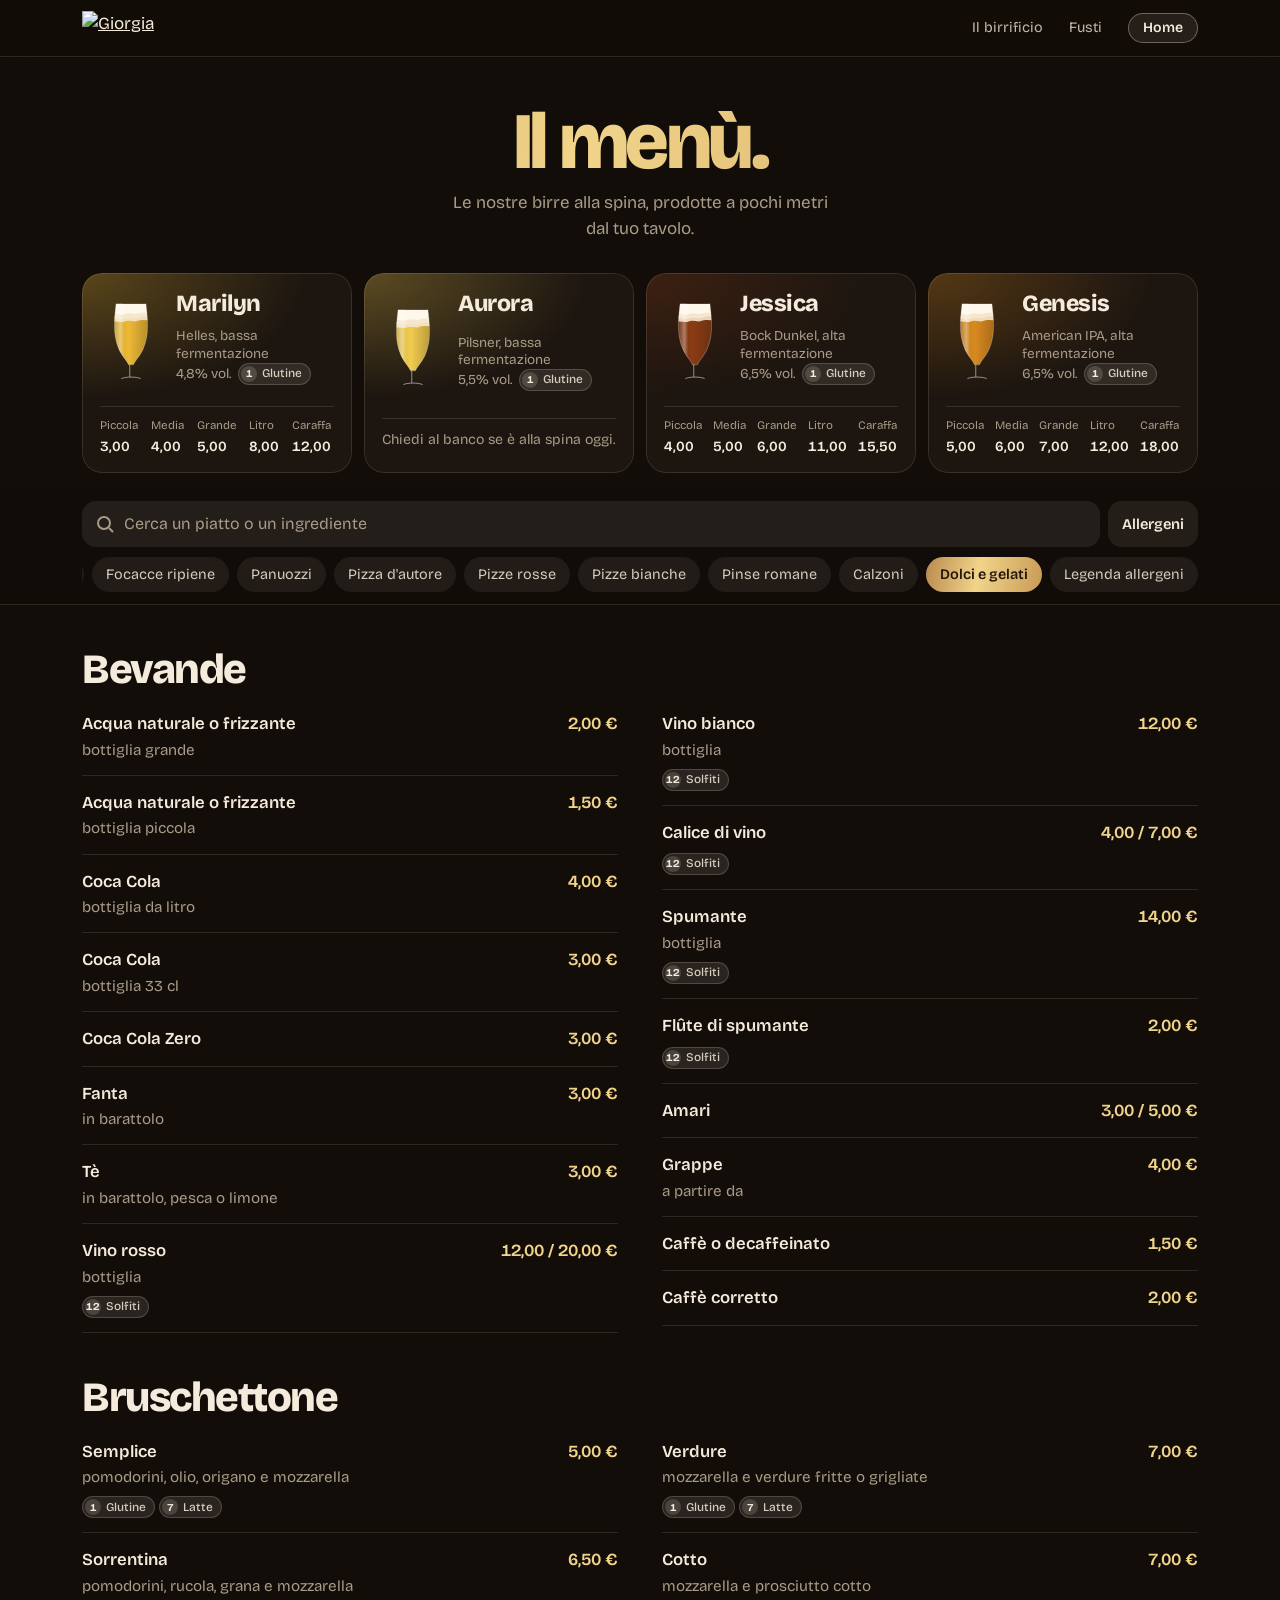
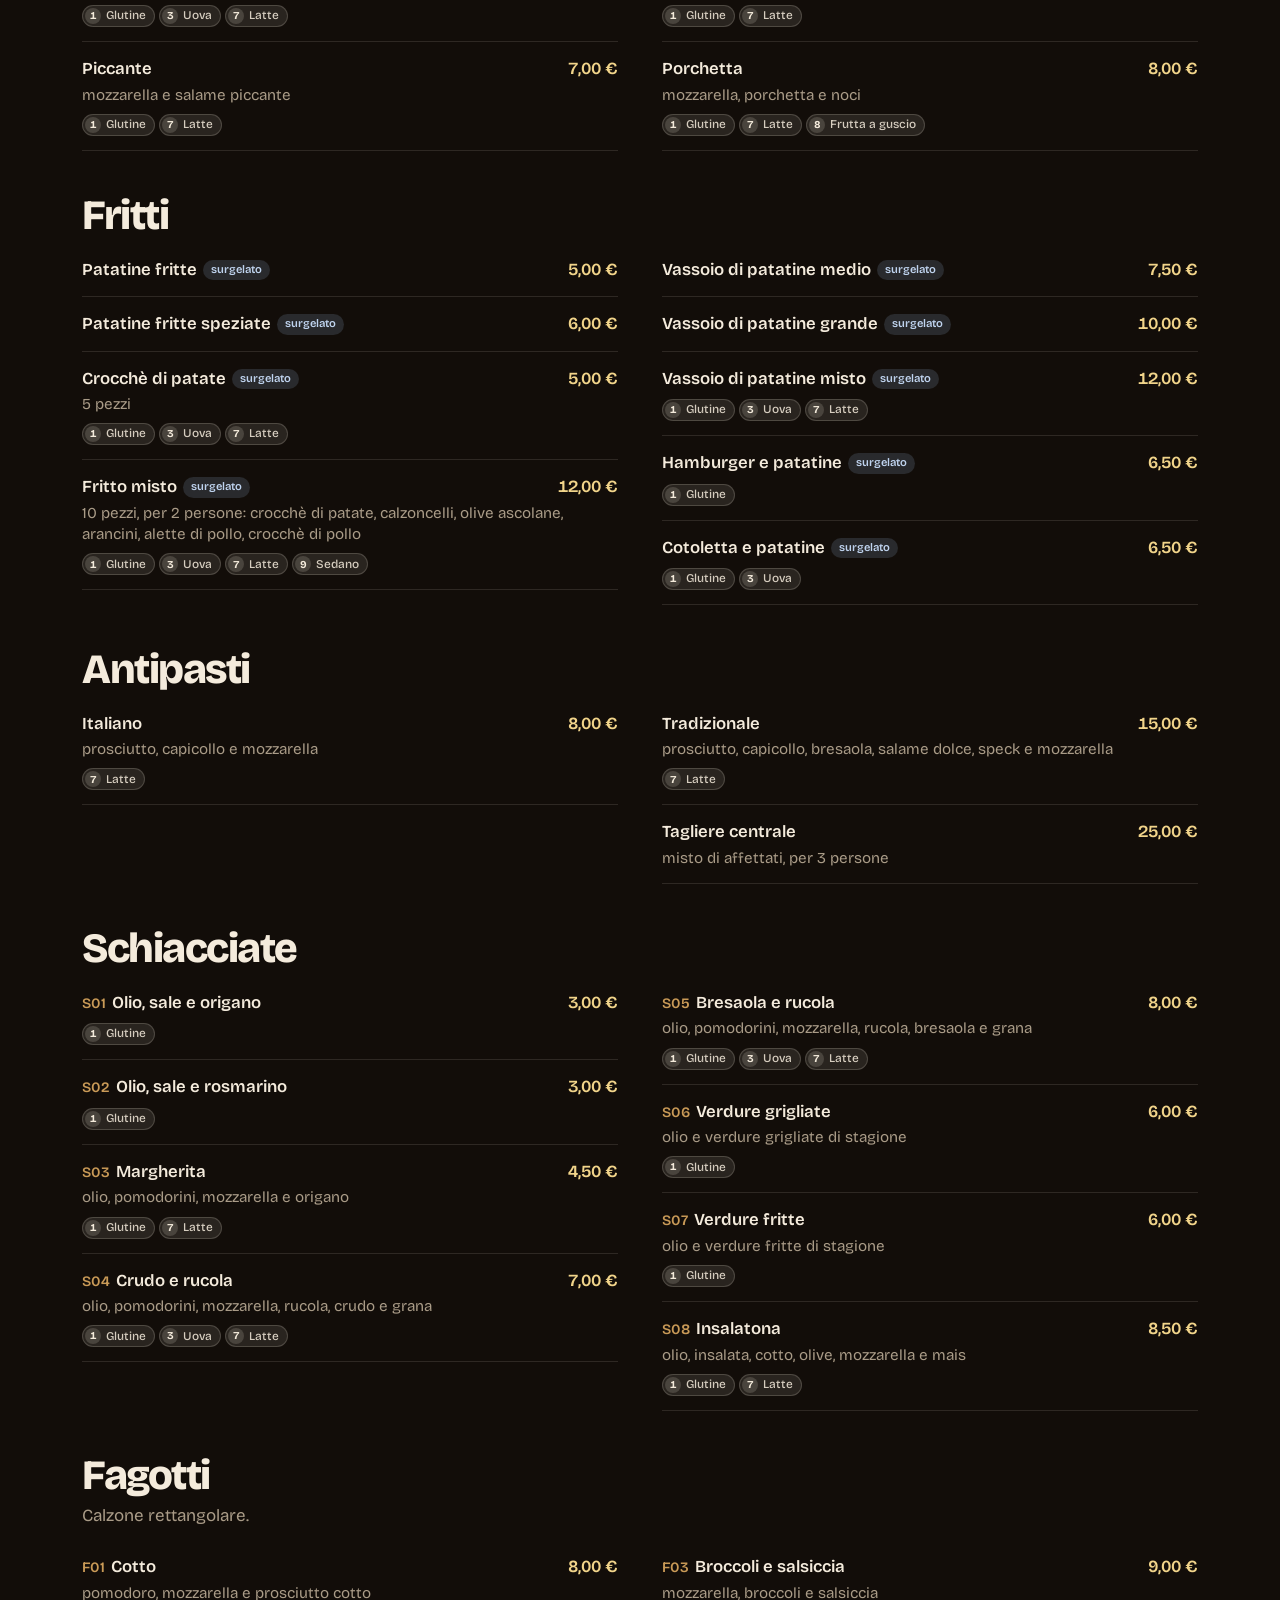
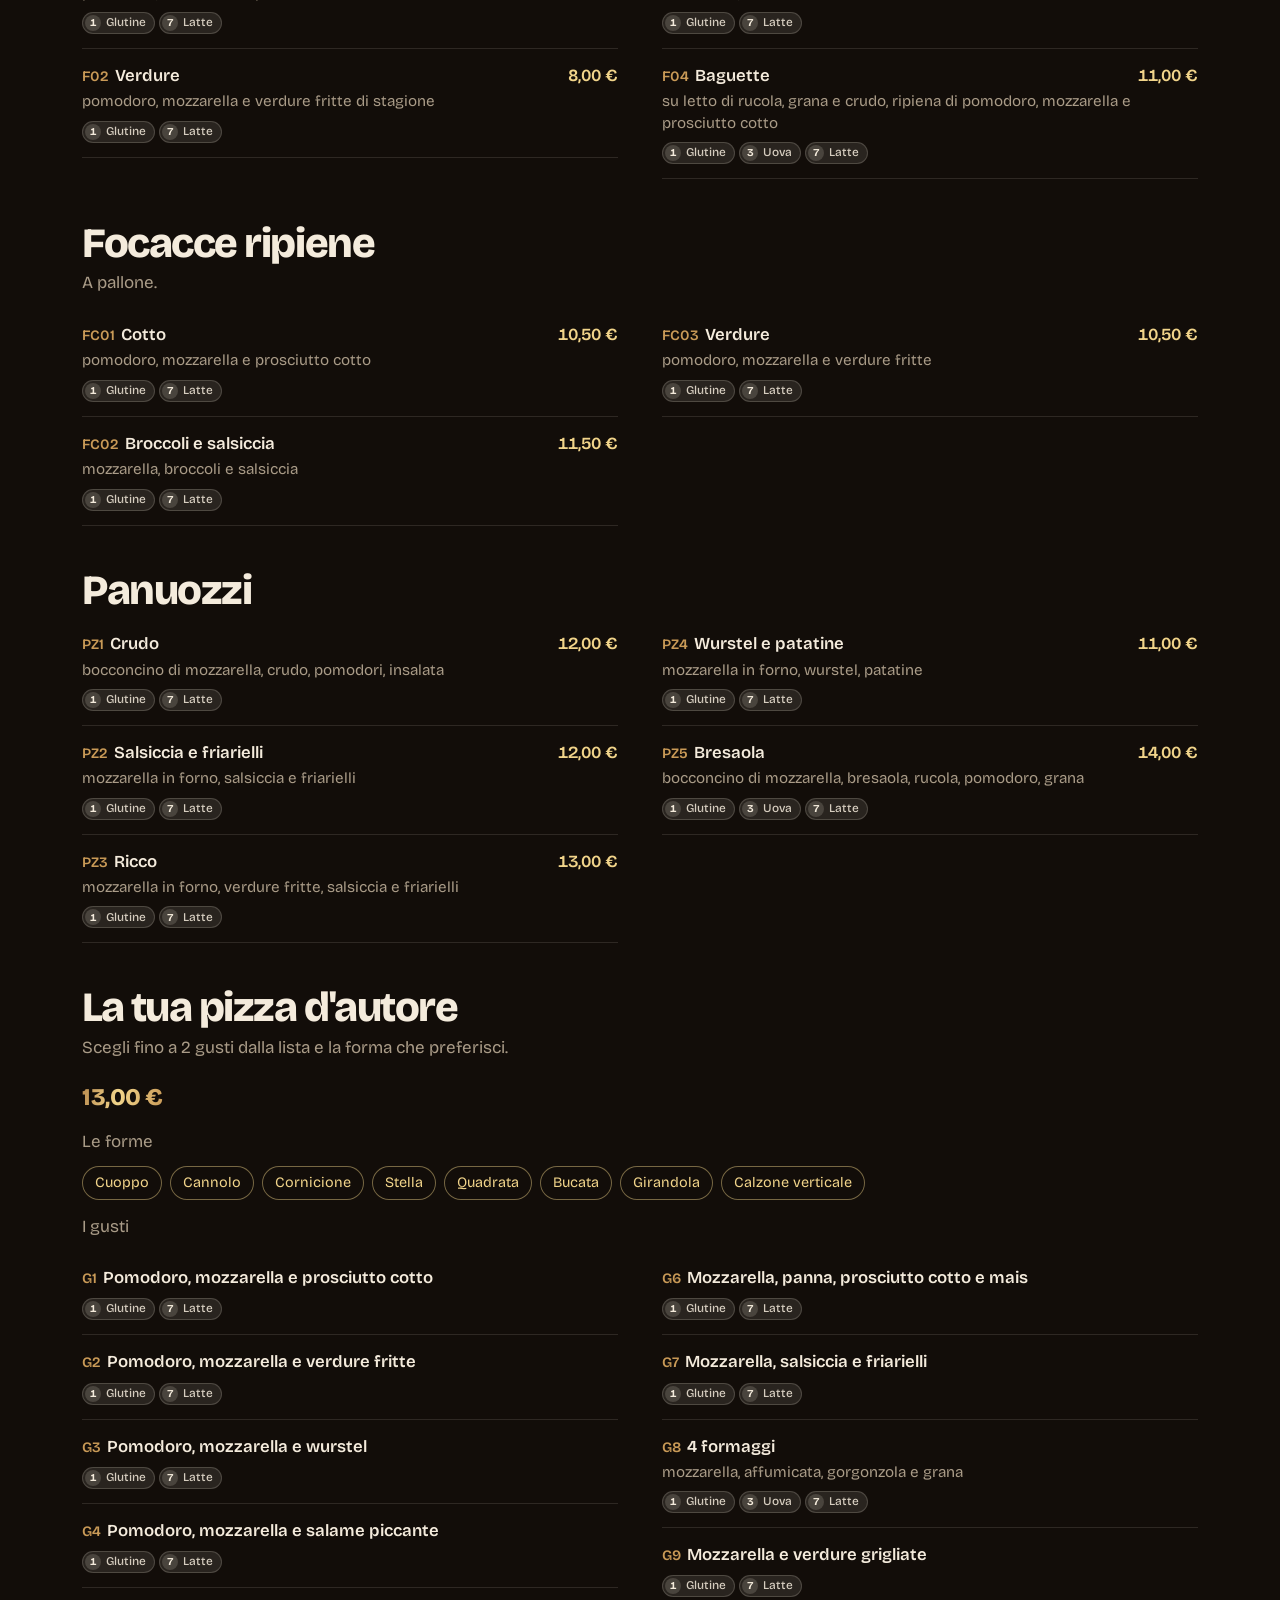
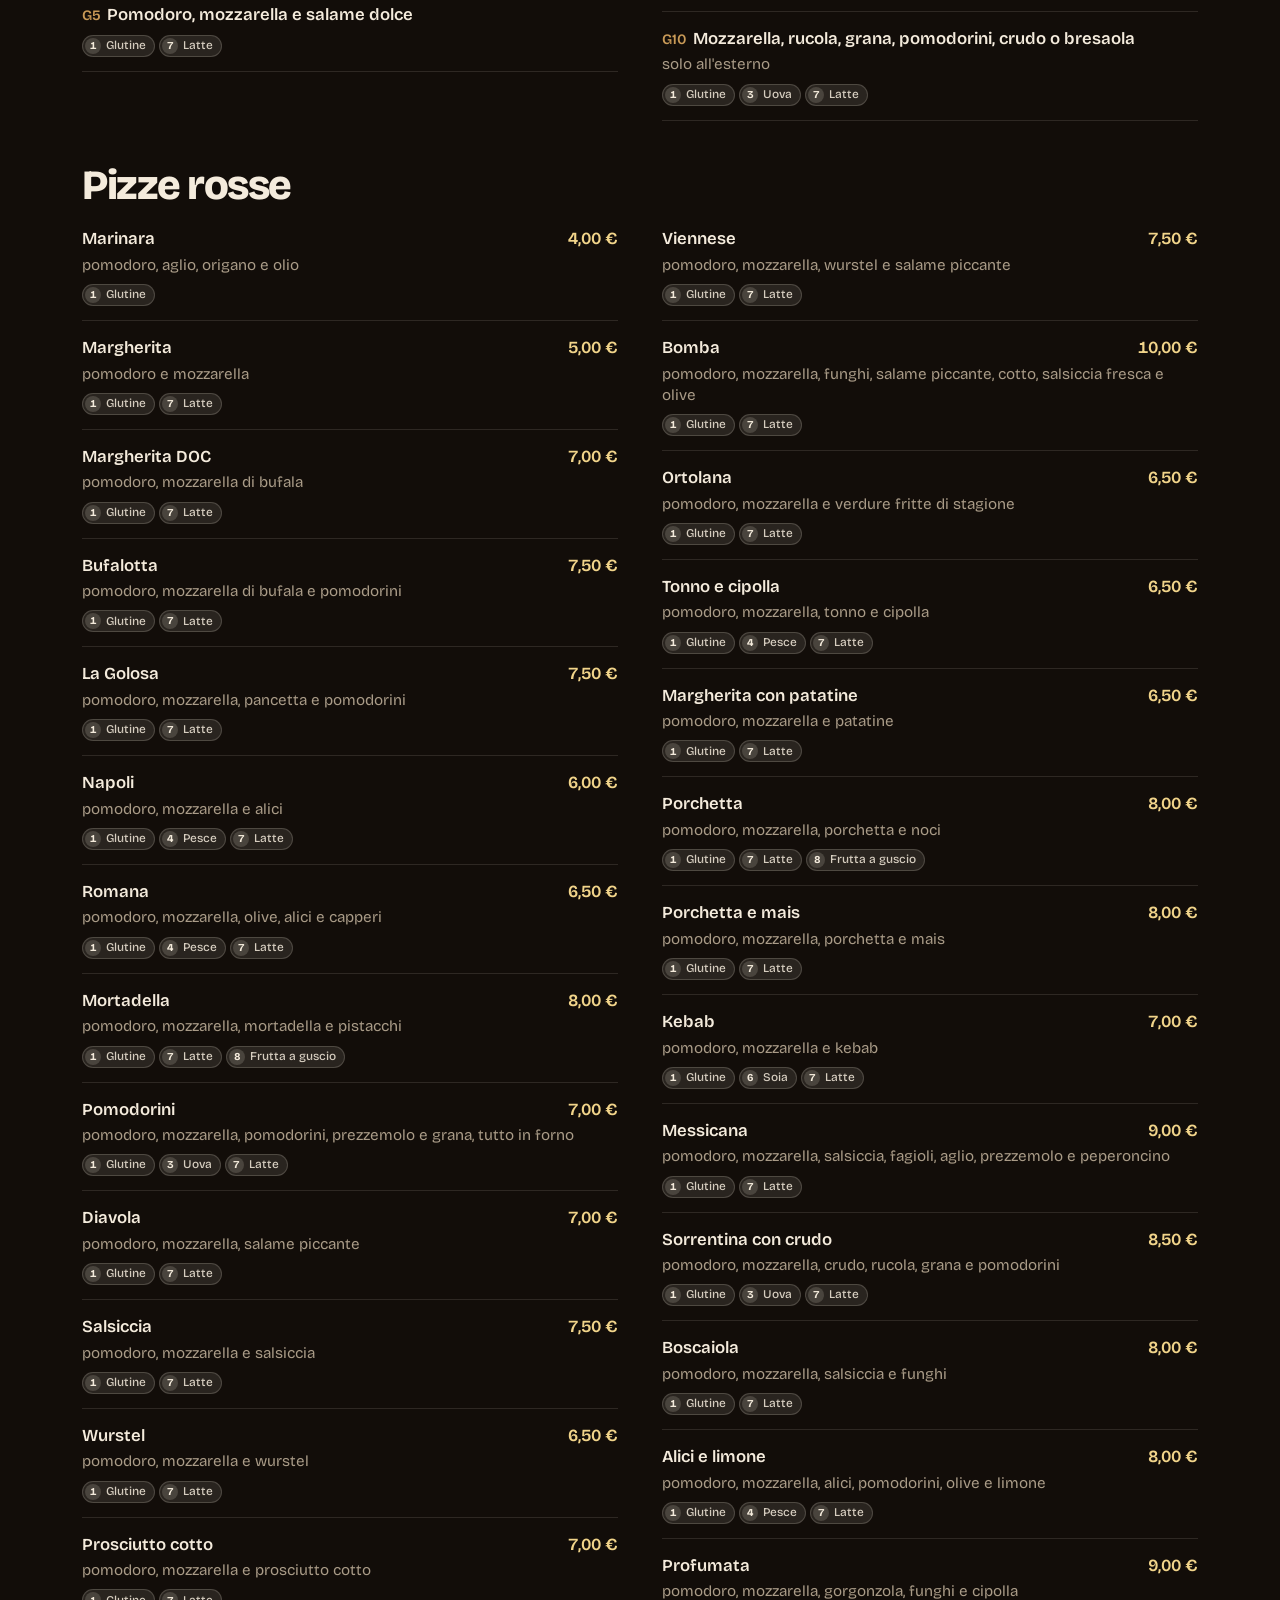
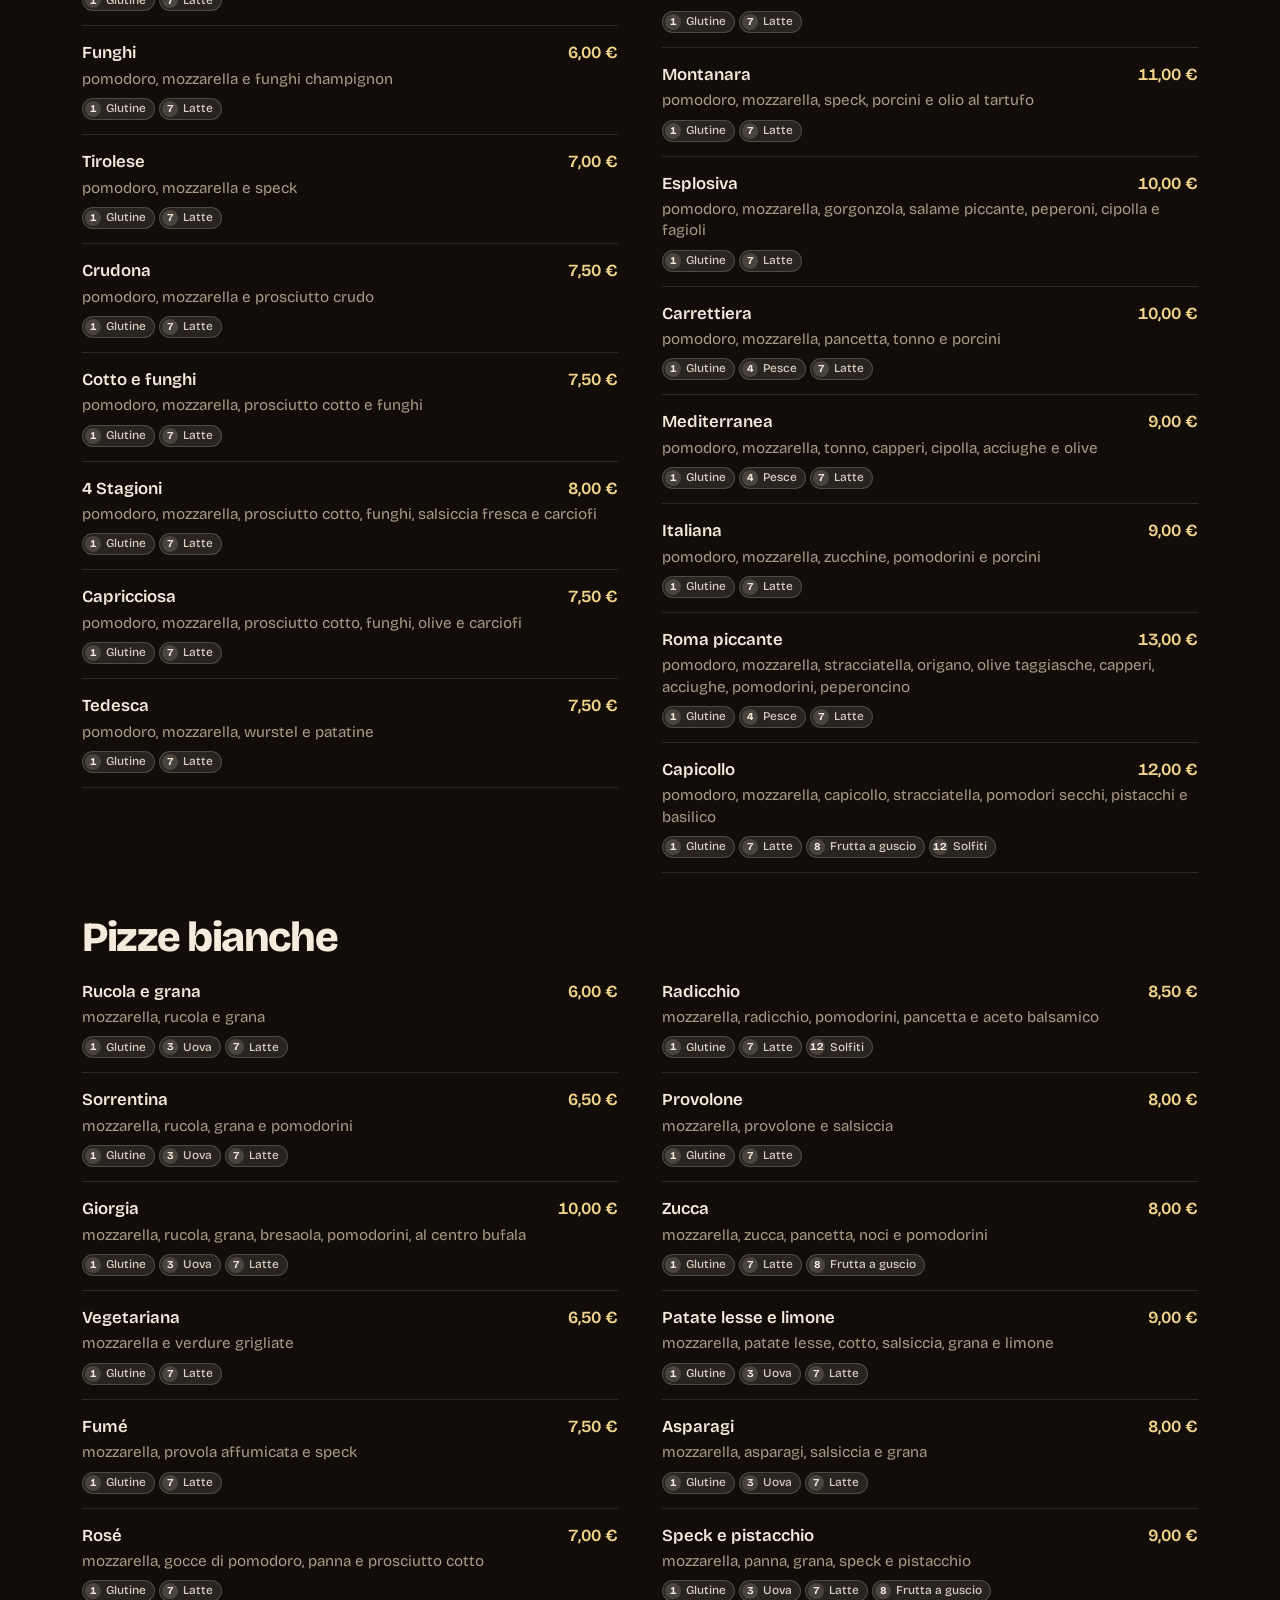
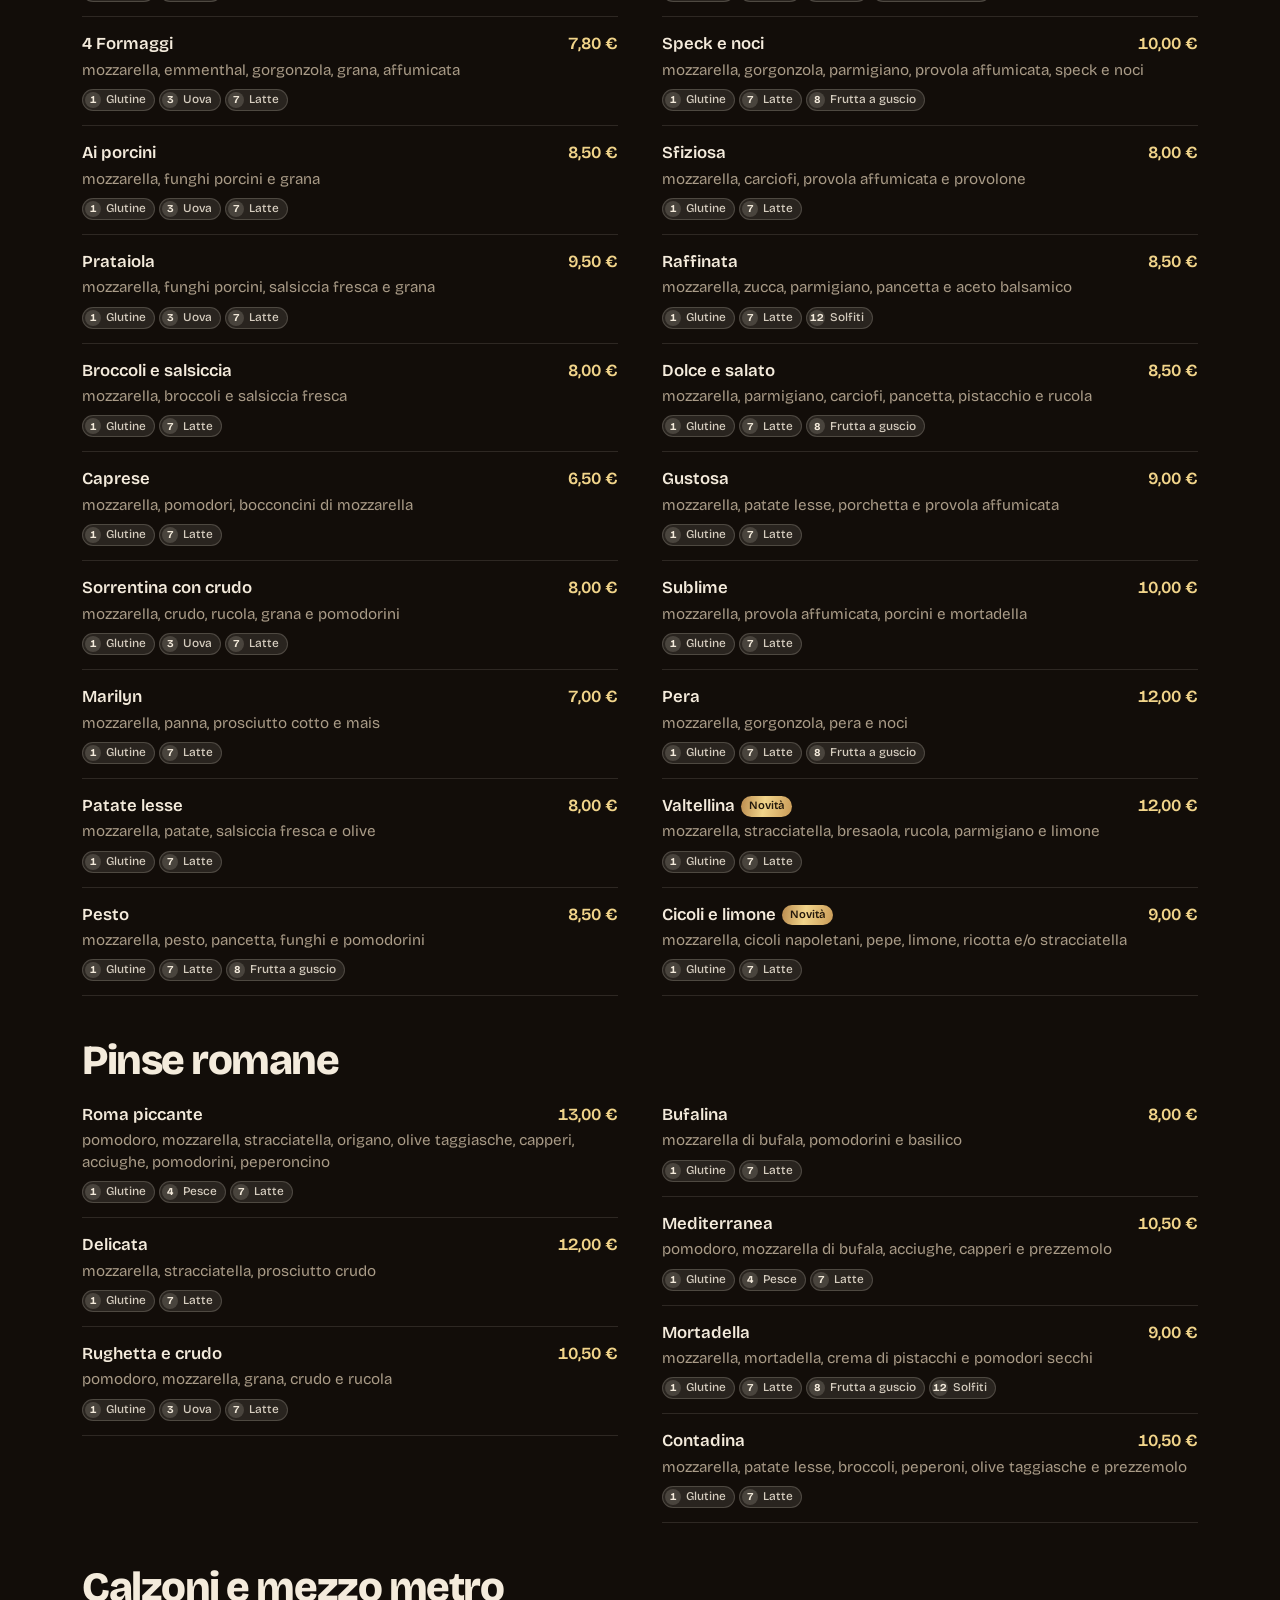
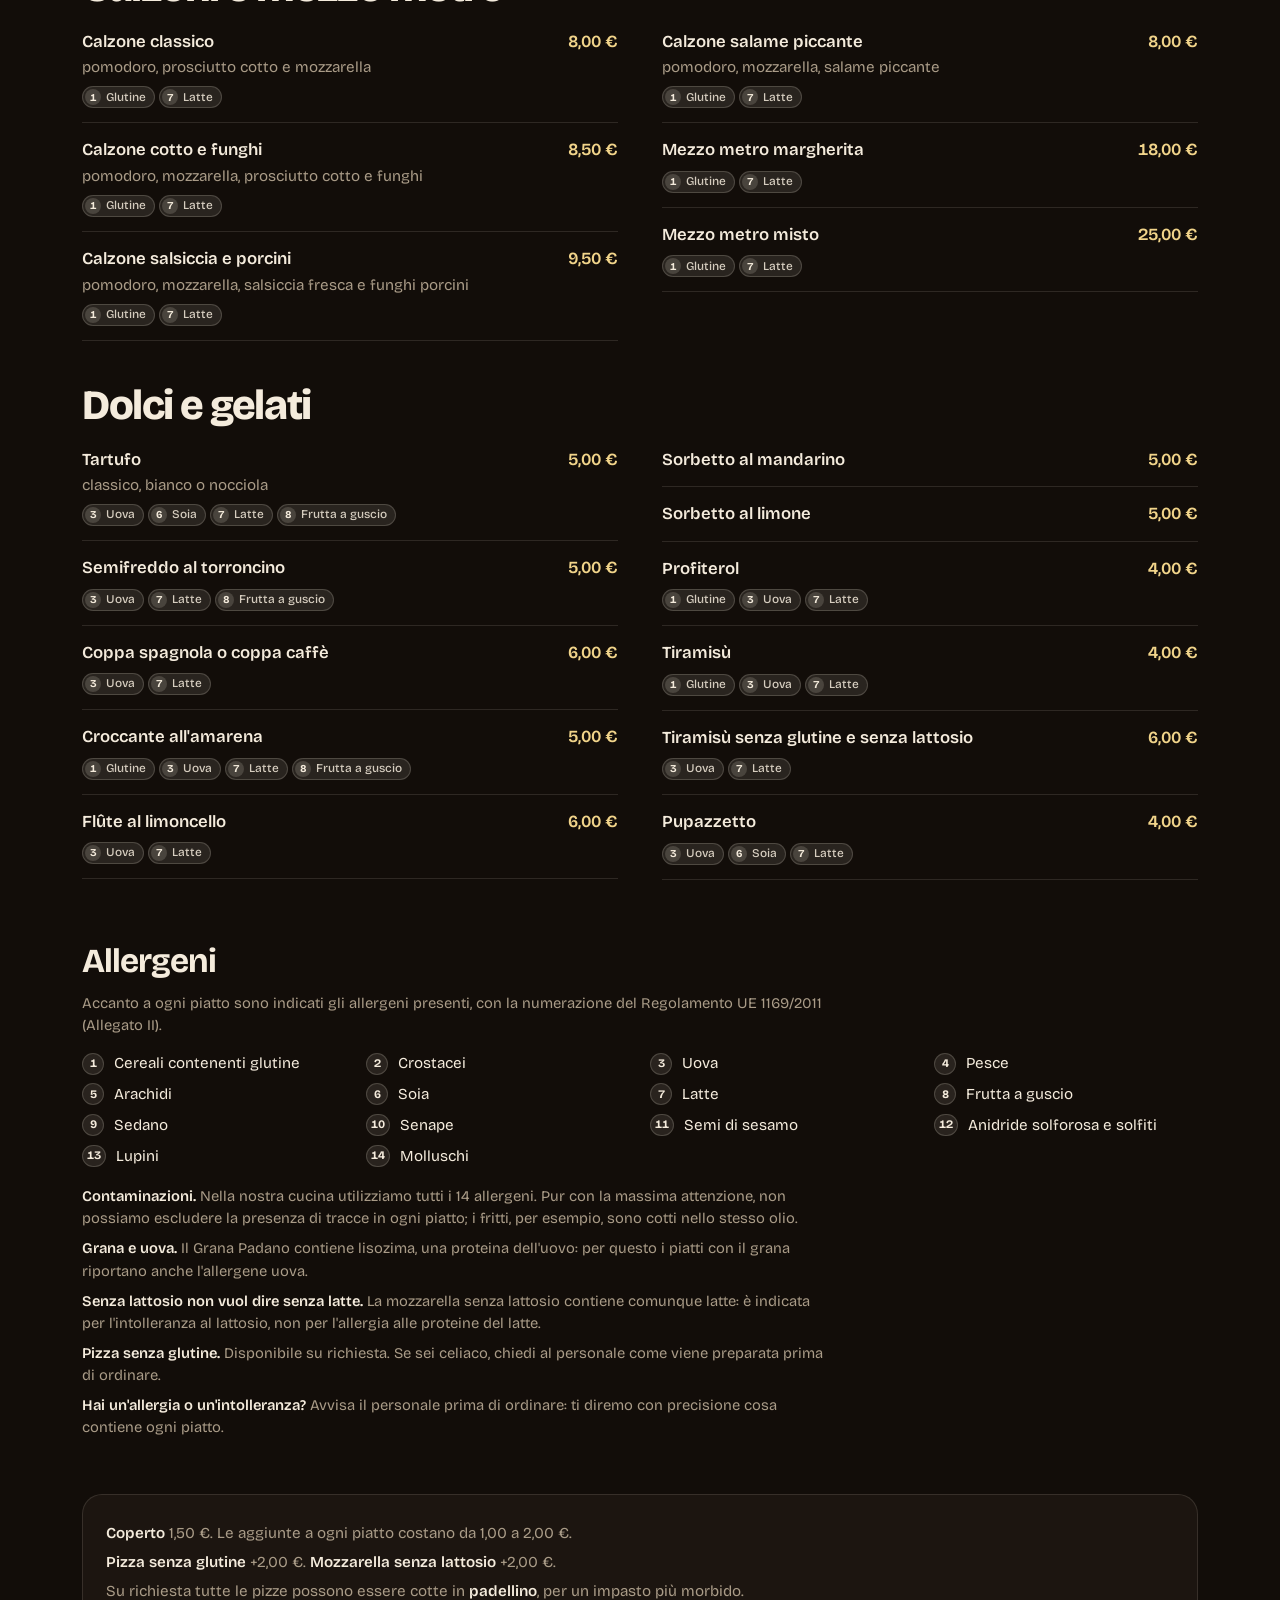
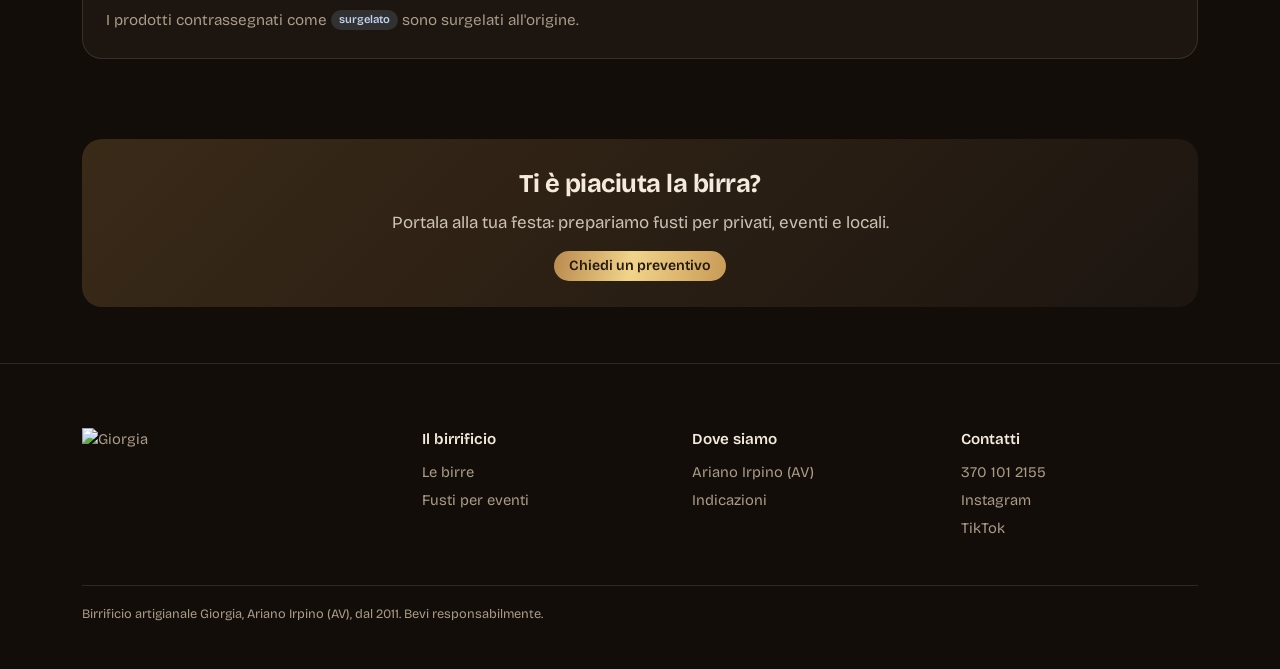
==== menu.html @ 07a5c83d "Add files via upload" ====
<!DOCTYPE html>
<html lang="it">
<head>
<meta charset="utf-8">
<meta name="viewport" content="width=device-width, initial-scale=1, viewport-fit=cover">
<title>Menù – Giorgia, birrificio artigianale e pizzeria</title>
<meta name="description" content="Il menù di Giorgia ad Ariano Irpino: birre artigianali alla spina, pizze, pinse romane, panuozzi, fritti e dolci.">
<meta name="theme-color" content="#120D09">
<link rel="icon" type="image/png" href="assets/icon-180.png">
<link rel="apple-touch-icon" href="assets/icon-180.png">
<link rel="preconnect" href="https://fonts.googleapis.com">
<link rel="preconnect" href="https://fonts.gstatic.com" crossorigin>
<link href="https://fonts.googleapis.com/css2?family=Bricolage+Grotesque:opsz,wght@12..96,400;12..96,500;12..96,600;12..96,700;12..96,800&display=swap" rel="stylesheet">
<link rel="stylesheet" href="style.css">
<style>
body{padding-top:calc(env(safe-area-inset-top,0px) + 56px)}
.m-head{text-align:center;padding:48px 22px 26px}
.m-head h1{font-size:clamp(2.8rem,10vw,5rem);letter-spacing:-.045em;font-weight:800;line-height:.95;margin:0 0 10px}
.m-head p{color:var(--muted);margin:0 auto;max-width:36ch}

/* le spine, in alto */
.taps{display:flex;gap:12px;overflow-x:auto;scroll-snap-type:x mandatory;scroll-padding-inline:22px;padding:6px 22px 18px;scrollbar-width:none;max-width:1160px;margin:0 auto}
.taps::-webkit-scrollbar{display:none}
.tapc{flex:0 0 min(78vw,300px);scroll-snap-align:start;border-radius:var(--r-md);padding:18px 18px 16px;display:grid;grid-template-columns:62px 1fr;gap:4px 14px;
  background:radial-gradient(120% 90% at 0% 0%,color-mix(in srgb,var(--c) 30%,transparent),transparent 70%),var(--malt);box-shadow:inset 0 0 0 1px var(--line)}
.tapc .g{grid-row:span 2;align-self:center}
.tapc .g .glass-svg{filter:none}
.tapc h2{font-size:1.45rem;letter-spacing:-.02em;font-weight:800;margin:0;line-height:1.1}
.tapc .st{font-size:.85rem;color:var(--muted);line-height:1.3}
.tapc .pr{grid-column:1/-1;margin-top:10px;font-size:.88rem;display:grid;grid-template-columns:repeat(5,auto);gap:2px 10px;border-top:1px solid var(--line);padding-top:10px}
.tapc .pr span{color:var(--muted);font-size:.72rem}
.tapc .pr b{font-weight:600;font-variant-numeric:tabular-nums}
.tapc .ask{grid-column:1/-1;margin-top:10px;border-top:1px solid var(--line);padding-top:10px;color:var(--muted);font-size:.88rem}
@media (min-width:1000px){.taps{display:grid;grid-template-columns:repeat(4,1fr);overflow:visible}.tapc{flex:auto}}

/* barra ricerca + categorie */
.bar{position:sticky;top:calc(env(safe-area-inset-top,0px) + 56px);z-index:30;background:rgba(18,13,9,.86);backdrop-filter:blur(16px);-webkit-backdrop-filter:blur(16px);border-bottom:1px solid var(--line);padding:10px 0 0}
.search{width:100%;font:inherit;font-size:1rem;padding:11px 16px 11px 42px;border-radius:14px;border:0;background:rgba(244,235,220,.08) url("data:image/svg+xml,%3Csvg xmlns='http://www.w3.org/2000/svg' width='18' height='18' fill='none' stroke='%23A99B87' stroke-width='2'%3E%3Ccircle cx='8' cy='8' r='6'/%3E%3Cpath d='m13 13 4 4'/%3E%3C/svg%3E") 14px 50% no-repeat;color:var(--cream)}
.search::placeholder{color:var(--muted)}
.search:focus{outline:none;box-shadow:inset 0 0 0 1.5px var(--gold-3)}
.chips{display:flex;gap:8px;overflow-x:auto;padding:10px 0 12px;scrollbar-width:none}
.chips::-webkit-scrollbar{display:none}
.chip{flex:none;font-size:.9rem;padding:7px 14px;border-radius:999px;background:rgba(244,235,220,.07);color:rgba(244,235,220,.85);text-decoration:none;white-space:nowrap}
.chip.on{background:var(--gold);color:#23180B;font-weight:600}
html{scroll-padding-top:calc(env(safe-area-inset-top,0px) + 180px)}

.msec{padding-top:44px}
.msec h2{font-size:clamp(1.9rem,5vw,2.6rem);letter-spacing:-.035em;font-weight:800;margin:0 0 6px;line-height:1}
.msec .note{color:var(--muted);margin:0 0 12px;max-width:60ch}
.items{columns:2 400px;column-gap:44px}
.item{break-inside:avoid;display:grid;grid-template-columns:1fr auto;gap:3px 14px;padding:14px 0;border-bottom:1px solid var(--line)}
.item .n{font-weight:600;font-size:1.05rem}
.item .p{font-weight:600;font-variant-numeric:tabular-nums;white-space:nowrap;color:var(--gold-2)}
.item .d{grid-column:1/-1;color:var(--muted);font-size:.95rem;line-height:1.4}
.code{color:var(--gold-3);font-weight:600;margin-right:6px;font-size:.9rem}
.tag{display:inline-block;font-size:.7rem;font-weight:600;padding:2px 8px;border-radius:999px;margin-left:6px;vertical-align:2px}
.tag-new{background:var(--gold);color:#23180B}
.tag-frz{background:rgba(160,190,230,.16);color:#BFD3EE}
.shapes{display:flex;flex-wrap:wrap;gap:8px;margin:4px 0 8px}
.shapes span{border-radius:999px;padding:6px 13px;font-size:.9rem;box-shadow:inset 0 0 0 1px rgba(241,212,138,.45);color:var(--gold-2)}
.autore-price{display:inline-block;margin:6px 0 14px;font-size:1.5rem;font-weight:800;letter-spacing:-.02em}
.empty{display:none;padding:40px 0;color:var(--muted);text-align:center}
.fine{margin:56px 0 80px;border-radius:var(--r-md);background:var(--malt);box-shadow:inset 0 0 0 1px var(--line);padding:22px 24px;font-size:.95rem;color:var(--muted)}
.fine p{margin:6px 0}
.fine strong{color:var(--cream);font-weight:600}
.kegs-cta{margin:0 0 56px;border-radius:var(--r-md);padding:26px 24px;text-align:center;background:linear-gradient(135deg,#3A2A18,#1C1510)}
.kegs-cta h3{font-size:1.6rem;letter-spacing:-.02em;margin:0 0 6px}
.kegs-cta p{color:rgba(244,235,220,.8);margin:0 0 16px}

/* allergeni */
.als{grid-column:1/-1;display:flex;flex-wrap:wrap;gap:4px;margin-top:5px}
.al{display:inline-grid;place-items:center;min-width:22px;height:22px;padding:0 5px;border-radius:999px;font-size:.72rem;font-weight:700;
  color:var(--cream);background:rgba(244,235,220,.1);box-shadow:inset 0 0 0 1px rgba(244,235,220,.18);font-variant-numeric:tabular-nums;cursor:help}
.al.hit{background:#7A2B1E;box-shadow:none}
.al-l{gap:5px;grid-auto-flow:column;padding:0 9px 0 3px;font-weight:500;font-size:.74rem;color:rgba(244,235,220,.85);cursor:default}
.al-l b{display:inline-grid;place-items:center;min-width:16px;height:16px;border-radius:999px;background:rgba(244,235,220,.16);font-size:.66rem;font-weight:700;color:var(--cream)}
.bar-row{display:flex;gap:8px}
.bar-row .search{flex:1;min-width:0}
.fbtn{flex:none;font:inherit;font-size:.92rem;font-weight:600;border:0;border-radius:14px;padding:0 14px;background:rgba(244,235,220,.08);color:var(--cream);cursor:pointer;display:flex;align-items:center;gap:8px}
.fbtn .cnt{display:none;background:var(--gold);color:#23180B;border-radius:999px;font-size:.75rem;min-width:20px;height:20px;place-items:center;padding:0 6px}
.fbtn.on .cnt{display:inline-grid}
.fstate{display:none;font-size:.88rem;color:var(--gold-2);padding:0 0 10px}
.fstate.on{display:block}
.fstate button{font:inherit;color:var(--cream);background:none;border:0;text-decoration:underline;cursor:pointer;padding:0;margin-left:6px}
dialog.sheet{border:0;padding:0;margin:auto auto 0;width:100%;max-width:640px;max-height:88svh;border-radius:26px 26px 0 0;background:var(--malt);color:var(--cream);box-shadow:0 -20px 60px rgba(0,0,0,.6)}
@media (min-width:700px){dialog.sheet{margin:auto;border-radius:26px}}
dialog.sheet::backdrop{background:rgba(8,6,4,.65);backdrop-filter:blur(4px)}
.sheet .in{padding:22px 22px calc(22px + env(safe-area-inset-bottom,0px));overflow:auto;max-height:88svh}
.sheet h2{font-size:1.6rem;letter-spacing:-.02em;margin:0 0 4px}
.sheet .sub{color:var(--muted);margin:0 0 16px;font-size:.95rem}
.agrid{display:grid;grid-template-columns:1fr 1fr;gap:8px}
@media (max-width:420px){.agrid{grid-template-columns:1fr}}
.atog{display:flex;align-items:center;gap:10px;font:inherit;font-size:.95rem;text-align:left;border:0;border-radius:14px;padding:10px 12px;cursor:pointer;background:rgba(244,235,220,.06);color:var(--cream);box-shadow:inset 0 0 0 1px var(--line)}
.atog .al{flex:none}
.atog[aria-pressed="true"]{background:rgba(122,43,30,.55);box-shadow:inset 0 0 0 1px #B4523F}
.atog[aria-pressed="true"] .al{background:#B4523F}
.sheet .acts{display:flex;gap:10px;margin-top:18px}
.sheet .acts .btn{flex:1;justify-content:center}
.legend{margin:56px 0 0}
.legend h2{font-size:clamp(1.6rem,4vw,2.1rem);letter-spacing:-.03em;margin:0 0 6px}
.legend .grid{display:grid;grid-template-columns:repeat(auto-fill,minmax(230px,1fr));gap:8px 20px;margin:16px 0 18px}
.legend .grid div{display:flex;gap:10px;align-items:center;font-size:.95rem}
.legend p{color:var(--muted);font-size:.92rem;margin:0 0 8px;max-width:75ch}
.legend p strong{color:var(--cream);font-weight:600}
.tapc .al{margin-left:4px;vertical-align:1px}
.tip{position:absolute;z-index:60;background:var(--cream);color:#1C1510;font-size:.85rem;font-weight:600;padding:6px 10px;border-radius:10px;box-shadow:0 8px 24px rgba(0,0,0,.4);pointer-events:none}
</style>
</head>
<body>

<header class="nav">
  <div class="wrap">
    <a class="mark" href="index.html" aria-label="Giorgia, vai alla home"><img src="assets/wordmark.webp" alt="Giorgia" width="178" height="68"></a>
    <a class="l opt" href="index.html#birre">Il birrificio</a>
    <a class="l" href="index.html#fusti">Fusti</a>
    <a class="btn btn-line btn-sm" href="index.html">Home</a>
  </div>
</header>

<main>
  <div class="m-head">
    <h1 class="goldtext">Il menù.</h1>
    <p>Le nostre birre alla spina, prodotte a pochi metri dal tuo tavolo.</p>
  </div>
  <div class="taps" id="taps" aria-label="Birre alla spina"></div>

  <div class="bar">
    <div class="wrap">
      <div class="bar-row">
        <input class="search" id="q" type="search" placeholder="Cerca un piatto o un ingrediente" aria-label="Cerca nel menù">
        <button class="fbtn" id="fbtn" type="button" aria-haspopup="dialog">Allergeni <span class="cnt" id="fcnt">0</span></button>
      </div>
      <nav class="chips" id="chips" aria-label="Sezioni del menù"></nav>
      <div class="fstate" id="fstate" aria-live="polite"></div>
    </div>
  </div>

  <div class="wrap">
    <div id="menuBody"></div>
    <p class="empty" id="empty">Nessun piatto trovato. Prova con un altro ingrediente o cancella la ricerca.</p>
    <section class="legend" id="allergeni" aria-labelledby="leg-h">
      <h2 id="leg-h">Allergeni</h2>
      <p>Accanto a ogni piatto sono indicati gli allergeni presenti, con la numerazione del Regolamento UE 1169/2011 (Allegato II).</p>
      <div class="grid" id="legendGrid"></div>
      <p><strong>Contaminazioni.</strong> Nella nostra cucina utilizziamo tutti i 14 allergeni. Pur con la massima attenzione, non possiamo escludere la presenza di tracce in ogni piatto; i fritti, per esempio, sono cotti nello stesso olio.</p>
      <p><strong>Grana e uova.</strong> Il Grana Padano contiene lisozima, una proteina dell'uovo: per questo i piatti con il grana riportano anche l'allergene uova.</p>
      <p><strong>Senza lattosio non vuol dire senza latte.</strong> La mozzarella senza lattosio contiene comunque latte: è indicata per l'intolleranza al lattosio, non per l'allergia alle proteine del latte.</p>
      <p><strong>Pizza senza glutine.</strong> Disponibile su richiesta. Se sei celiaco, chiedi al personale come viene preparata prima di ordinare.</p>
      <p><strong>Hai un'allergia o un'intolleranza?</strong> Avvisa il personale prima di ordinare: ti diremo con precisione cosa contiene ogni piatto.</p>
    </section>
    <div class="fine">
      <p><strong>Coperto</strong> 1,50 €. Le aggiunte a ogni piatto costano da 1,00 a 2,00 €.</p>
      <p><strong>Pizza senza glutine</strong> +2,00 €. <strong>Mozzarella senza lattosio</strong> +2,00 €.</p>
      <p>Su richiesta tutte le pizze possono essere cotte in <strong>padellino</strong>, per un impasto più morbido.</p>
      <p>I prodotti contrassegnati come <span class="tag tag-frz" style="margin-left:0">surgelato</span> sono surgelati all'origine.</p>
    </div>
    <div class="kegs-cta">
      <h3>Ti è piaciuta la birra?</h3>
      <p>Portala alla tua festa: prepariamo fusti per privati, eventi e locali.</p>
      <a class="btn btn-gold btn-sm" id="waKegs" href="#" target="_blank" rel="noopener">Chiedi un preventivo</a>
    </div>
  </div>
</main>

<dialog class="sheet" id="sheet" aria-labelledby="sheet-h">
  <div class="in">
    <h2 id="sheet-h">Filtra per allergeni</h2>
    <p class="sub">Seleziona gli allergeni da evitare: nasconderemo i piatti che li contengono.</p>
    <div class="agrid" id="agrid"></div>
    <div class="acts">
      <button class="btn btn-line" type="button" id="fclear">Azzera</button>
      <button class="btn btn-gold" type="button" id="fdone">Mostra i piatti</button>
    </div>
  </div>
</dialog>

<footer class="footer">
  <div class="wrap">
    <div class="grid">
      <div><img class="logo" src="assets/logo-chiaro.webp" alt="Giorgia" loading="lazy"></div>
      <div><h4>Il birrificio</h4><p><a href="index.html#birre">Le birre</a></p><p><a href="index.html#fusti">Fusti per eventi</a></p></div>
      <div><h4>Dove siamo</h4><p>Ariano Irpino (AV)</p><p><a id="fMap" href="#" target="_blank" rel="noopener">Indicazioni</a></p></div>
      <div><h4>Contatti</h4><p id="fTel"></p><p><a id="fIg" href="#" target="_blank" rel="noopener">Instagram</a></p><p><a id="fTt" href="#" target="_blank" rel="noopener">TikTok</a></p></div>
    </div>
    <p class="legal">Birrificio artigianale Giorgia, Ariano Irpino (AV), dal 2011. Bevi responsabilmente.</p>
  </div>
</footer>


<script src="menu-data.js"></script>
<script>
const wa = t => `https://wa.me/${CONTATTI.whatsapp}?text=${encodeURIComponent(t)}`;
document.getElementById("waKegs").href = wa("Ciao! Vorrei un preventivo per un fusto di birra Giorgia.");
document.getElementById("fTel").innerHTML = `<a href="tel:${CONTATTI.telefono}">${CONTATTI.telefonoVisibile}</a>`;
document.getElementById("fIg").href = CONTATTI.instagram;
document.getElementById("fTt").href = CONTATTI.tiktok;
document.getElementById("fMap").href = CONTATTI.maps;

// allergeni: pallini numerati, con il nome completo per i lettori di schermo e al tocco
const alBadges = list => list.map(n => `<span class="al al-l" data-n="${n}" title="${esc(ALLERGENI[n])}"><b>${n}</b>${esc(ALLERGENI_BREVI[n])}</span>`).join("");

// le spine
document.getElementById("taps").innerHTML = BEERS.map((b, i) => `
  <article class="tapc" style="--c:${b.beer}">
    <div class="g">${glassSVG(b.beer, "m" + i, false)}</div>
    <h2>${esc(b.name)}</h2>
    <div class="st">${esc(b.style)}<br>${esc(b.abv)}% vol. ${alBadges(b.a || [])}</div>
    ${b.prices.length
      ? `<div class="pr">${b.prices.map(p => `<span>${esc(p[0].replace("Boccale da litro","Litro"))}</span>`).join("")}${b.prices.map(p => `<b>${esc(p[1])}</b>`).join("")}</div>`
      : `<div class="ask">Chiedi al banco se è alla spina oggi.</div>`}
  </article>`).join("");

// il menù
const body = document.getElementById("menuBody");
body.innerHTML = MENU.map(s => `
  <section class="msec" id="${s.id}" aria-labelledby="${s.id}-h">
    <h2 id="${s.id}-h">${esc(s.title)}</h2>
    ${s.special === "autore"
      ? `<p class="note">Scegli fino a 2 gusti dalla lista e la forma che preferisci.</p><div class="autore-price goldtext">13,00 €</div>
         <p class="note">Le forme</p><div class="shapes">${SHAPES.map(x => `<span>${x}</span>`).join("")}</div><p class="note" style="margin-top:14px">I gusti</p>`
      : (s.note ? `<p class="note">${esc(s.note)}</p>` : "")}
    <div class="items">${s.items.map(([n, d, p, o = {}]) => `
      <div class="item" data-q="${esc((n + " " + d).toLowerCase())}" data-a="${(o.a || []).join(",")}">
        <div class="n">${o.codice ? `<span class="code">${o.codice}</span>` : ""}${esc(n)}${o.nuovo ? `<span class="tag tag-new">Novità</span>` : ""}${o.surgelato ? `<span class="tag tag-frz">surgelato</span>` : ""}</div>
        <div class="p">${p ? esc(p) + " €" : ""}</div>
        ${d ? `<div class="d">${esc(d)}</div>` : ""}
        ${o.a && o.a.length ? `<div class="als">${alBadges(o.a)}</div>` : ""}
      </div>`).join("")}
    </div>
  </section>`).join("");

// categorie
const chips = document.getElementById("chips");
const short = t => t.replace(" e mezzo metro", "").replace("La tua pizza d'autore", "Pizza d'autore");
chips.innerHTML = MENU.map(s => `<a class="chip" href="#${s.id}" data-id="${s.id}">${esc(short(s.title))}</a>`).join("") + `<a class="chip" href="#allergeni" data-id="allergeni">Legenda allergeni</a>`;
if ("IntersectionObserver" in window) {
  const io = new IntersectionObserver(es => es.forEach(e => {
    if (!e.isIntersecting) return;
    chips.querySelectorAll(".chip").forEach(c => c.classList.toggle("on", c.dataset.id === e.target.id));
    const c = chips.querySelector(`[data-id="${e.target.id}"]`);
    if (c) chips.scrollTo({ left: c.offsetLeft - chips.clientWidth / 2 + c.clientWidth / 2, behavior: "smooth" });
  }), { rootMargin: "-35% 0px -60% 0px" });
  document.querySelectorAll(".msec").forEach(s => io.observe(s));
}

// ricerca e filtro allergeni lavorano insieme
const q = document.getElementById("q"), empty = document.getElementById("empty");
const avoid = new Set();
function apply() {
  const v = q.value.trim().toLowerCase(); let shown = 0, hidden = 0;
  document.querySelectorAll(".msec").forEach(sec => {
    let n = 0;
    sec.querySelectorAll(".item").forEach(it => {
      const al = it.dataset.a ? it.dataset.a.split(",").map(Number) : [];
      const blocked = al.some(x => avoid.has(x));
      const ok = (!v || it.dataset.q.includes(v)) && !blocked;
      if (blocked) hidden++;
      it.style.display = ok ? "" : "none";
      if (ok) n++;
    });
    sec.style.display = n ? "" : "none"; shown += n;
  });
  empty.style.display = shown ? "none" : "block";
  document.querySelectorAll(".tapc .al").forEach(b => b.classList.toggle("hit", avoid.has(+b.dataset.n)));
  const fbtn = document.getElementById("fbtn"), fs = document.getElementById("fstate");
  fbtn.classList.toggle("on", avoid.size > 0);
  document.getElementById("fcnt").textContent = avoid.size;
  if (avoid.size) {
    const names = [...avoid].sort((a, b) => a - b).map(n => ALLERGENI[n].toLowerCase()).join(", ");
    fs.innerHTML = `Senza ${esc(names)}: ${hidden} ${hidden === 1 ? "piatto nascosto" : "piatti nascosti"}.<button type="button" id="fx">Rimuovi filtro</button>`;
    fs.classList.add("on");
    document.getElementById("fx").onclick = () => { avoid.clear(); syncToggles(); apply(); };
  } else fs.classList.remove("on");
}
q.addEventListener("input", apply);

// finestra dei filtri
const sheet = document.getElementById("sheet"), agrid = document.getElementById("agrid");
agrid.innerHTML = Object.entries(ALLERGENI).map(([n, name]) =>
  `<button type="button" class="atog" data-n="${n}" aria-pressed="false"><span class="al">${n}</span>${esc(name)}</button>`).join("");
function syncToggles() { agrid.querySelectorAll(".atog").forEach(b => b.setAttribute("aria-pressed", avoid.has(+b.dataset.n))); }
agrid.addEventListener("click", e => {
  const b = e.target.closest(".atog"); if (!b) return;
  const n = +b.dataset.n; avoid.has(n) ? avoid.delete(n) : avoid.add(n);
  syncToggles(); apply();
});
document.getElementById("fbtn").onclick = () => sheet.showModal ? sheet.showModal() : sheet.setAttribute("open", "");
document.getElementById("fdone").onclick = () => sheet.close ? sheet.close() : sheet.removeAttribute("open");
document.getElementById("fclear").onclick = () => { avoid.clear(); syncToggles(); apply(); };
sheet.addEventListener("click", e => { if (e.target === sheet) sheet.close(); });

// legenda
document.getElementById("legendGrid").innerHTML = Object.entries(ALLERGENI).map(([n, name]) =>
  `<div><span class="al">${n}</span>${esc(name)}</div>`).join("");

</script>
</body>
</html>
---- style.css ----
/* =====================================================================
   Giorgia – stile condiviso (home + menù)
   ===================================================================== */
:root{
  --stout:#120D09;      /* fondo: il colore di una stout */
  --malt:#1C1510;       /* superfici */
  --malt-2:#271D16;
  --line:rgba(244,235,220,.12);
  --cream:#F4EBDC;      /* testo, lo stesso crema del logo */
  --muted:#A99B87;
  --gold-1:#B98A4E; --gold-2:#F1D48A; --gold-3:#C99A57;
  --gold:linear-gradient(100deg,var(--gold-1) 0%,var(--gold-2) 45%,var(--gold-3) 100%);
  --amber:#E0A032;
  --font:"Bricolage Grotesque", ui-sans-serif, system-ui, -apple-system, "Segoe UI", Roboto, sans-serif;
  --r-lg:30px; --r-md:20px;
  color-scheme:dark;
}
*,*::before,*::after{box-sizing:border-box}
html{scroll-padding-top:calc(env(safe-area-inset-top,0px) + 64px);-webkit-text-size-adjust:100%}
body{margin:0;background:var(--stout);color:var(--cream);font-family:var(--font);font-size:17px;line-height:1.5;
  font-optical-sizing:auto;-webkit-font-smoothing:antialiased;overflow-x:hidden}
img,video{max-width:100%;display:block}
a{color:inherit}
:focus-visible{outline:2px solid var(--gold-2);outline-offset:3px;border-radius:6px}
.wrap{max-width:1160px;margin:0 auto;padding:0 22px}
.sr{position:absolute;width:1px;height:1px;overflow:hidden;clip:rect(0 0 0 0)}

/* ---------- navigazione ---------- */
.nav{position:fixed;inset:0 0 auto 0;z-index:50;padding-top:env(safe-area-inset-top,0px);
  background:rgba(18,13,9,.72);backdrop-filter:saturate(160%) blur(18px);-webkit-backdrop-filter:saturate(160%) blur(18px);
  border-bottom:1px solid var(--line)}
.nav .wrap{display:flex;align-items:center;gap:26px;height:56px}
.nav .mark{display:block;height:34px;margin-right:auto}
.nav .mark img{height:100%;width:auto}
.nav a.l{font-size:.9rem;text-decoration:none;color:rgba(244,235,220,.78)}
.nav a.l:hover{color:var(--cream)}
@media (max-width:720px){.nav a.l.opt{display:none}.nav .wrap{gap:16px}}

/* ---------- bottoni ---------- */
.btn{display:inline-flex;align-items:center;gap:8px;padding:12px 22px;border-radius:999px;font:600 1rem/1 var(--font);
  text-decoration:none;border:0;cursor:pointer;transition:transform .2s ease, background .2s ease}
.btn:active{transform:scale(.97)}
.btn-gold{background:var(--gold);color:#23180B}
.btn-gold:hover{filter:brightness(1.07)}
.btn-line{background:rgba(244,235,220,.08);color:var(--cream);box-shadow:inset 0 0 0 1px rgba(244,235,220,.35)}
.btn-line:hover{background:rgba(244,235,220,.16)}
.btn-sm{padding:8px 15px;font-size:.88rem}
.link{color:var(--gold-2);text-decoration:none;font-weight:500}
.link:hover{text-decoration:underline}

/* testo dorato, usato solo per i titoli principali */
.goldtext{background:var(--gold);-webkit-background-clip:text;background-clip:text;color:transparent}

/* ---------- bicchiere ---------- */
.glass-svg{width:100%;height:auto;overflow:visible;filter:drop-shadow(0 30px 40px rgba(0,0,0,.45))}
.glass-svg .bub{animation:rise linear infinite}
@keyframes rise{from{transform:translateY(0);opacity:0}15%{opacity:1}to{transform:translateY(-150px);opacity:0}}
@media (prefers-reduced-motion:reduce){.glass-svg .bub{animation:none;opacity:0}}

/* ---------- piè di pagina ---------- */
.footer{background:var(--stout);border-top:1px solid var(--line);padding:64px 0 calc(40px + env(safe-area-inset-bottom,0px));font-size:.92rem;color:var(--muted)}
.footer .grid{display:grid;grid-template-columns:1.3fr 1fr 1fr 1fr;gap:32px}
@media (max-width:800px){.footer .grid{grid-template-columns:1fr 1fr}}
.footer img.logo{width:150px;height:auto}
.footer h4{color:var(--cream);font-size:.95rem;margin:0 0 10px;font-weight:600}
.footer p{margin:0 0 6px}
.footer a{text-decoration:none;color:var(--muted)}
.footer a:hover{color:var(--cream)}
.footer .legal{margin-top:40px;padding-top:18px;border-top:1px solid var(--line);font-size:.8rem}

/* pulsante WhatsApp fisso su smartphone */
.wa{position:fixed;right:16px;bottom:calc(16px + env(safe-area-inset-bottom,0px));z-index:40;width:56px;height:56px;border-radius:50%;
  background:#25D366;display:grid;place-items:center;box-shadow:0 10px 30px rgba(0,0,0,.4)}
.wa svg{width:30px;height:30px}
@media (min-width:900px){.wa{display:none}}
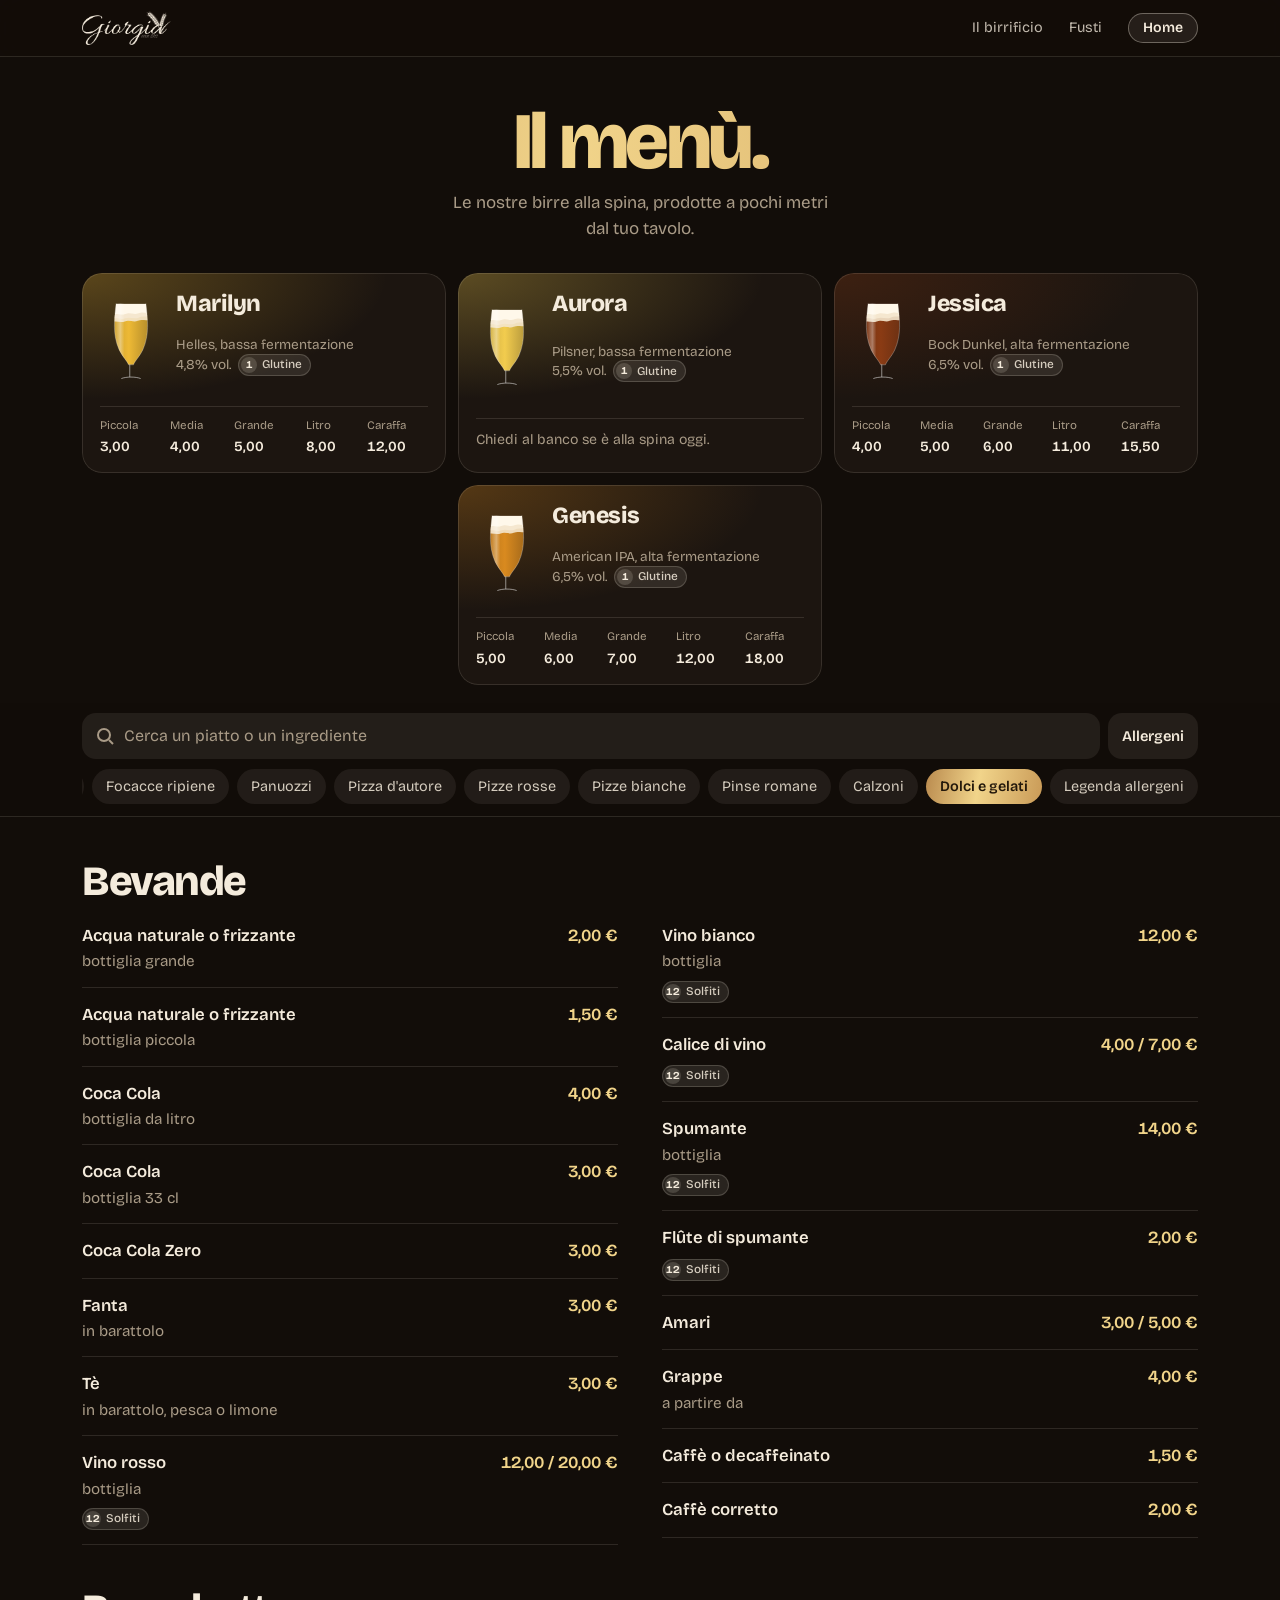
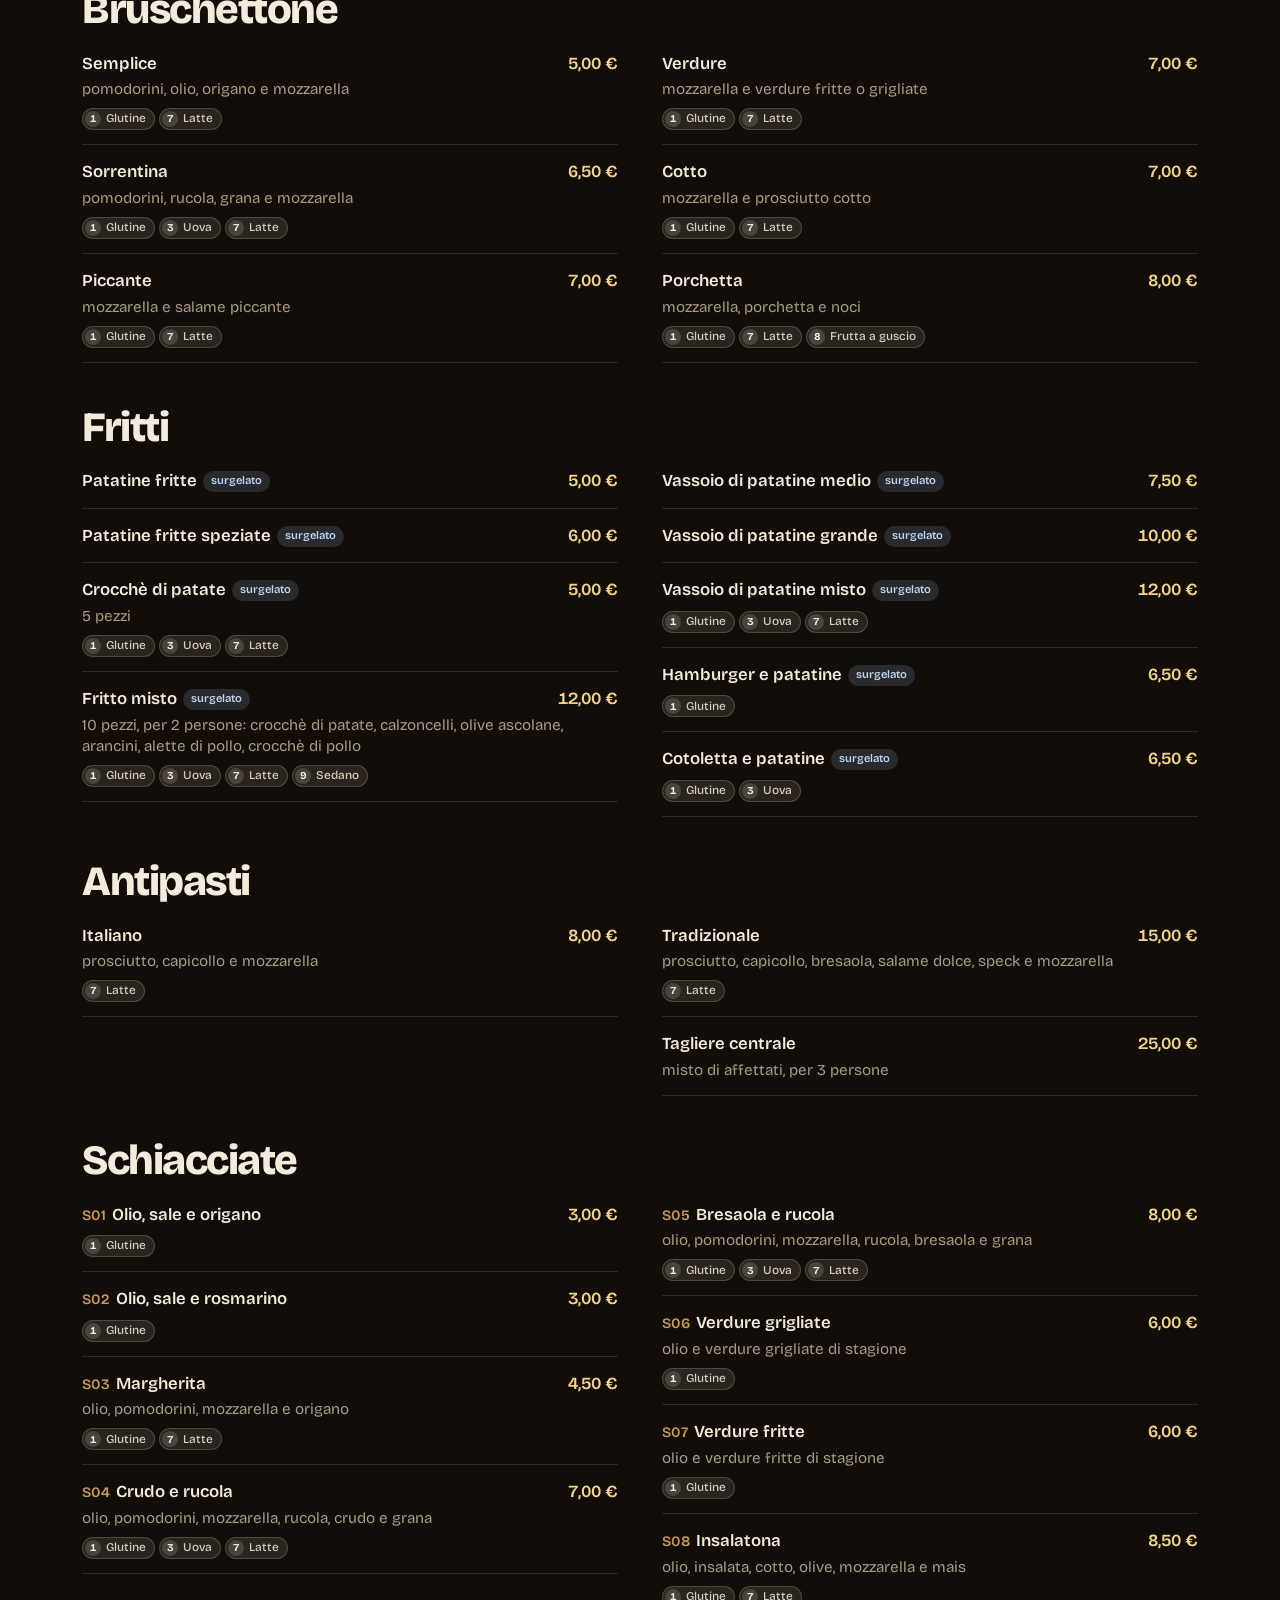
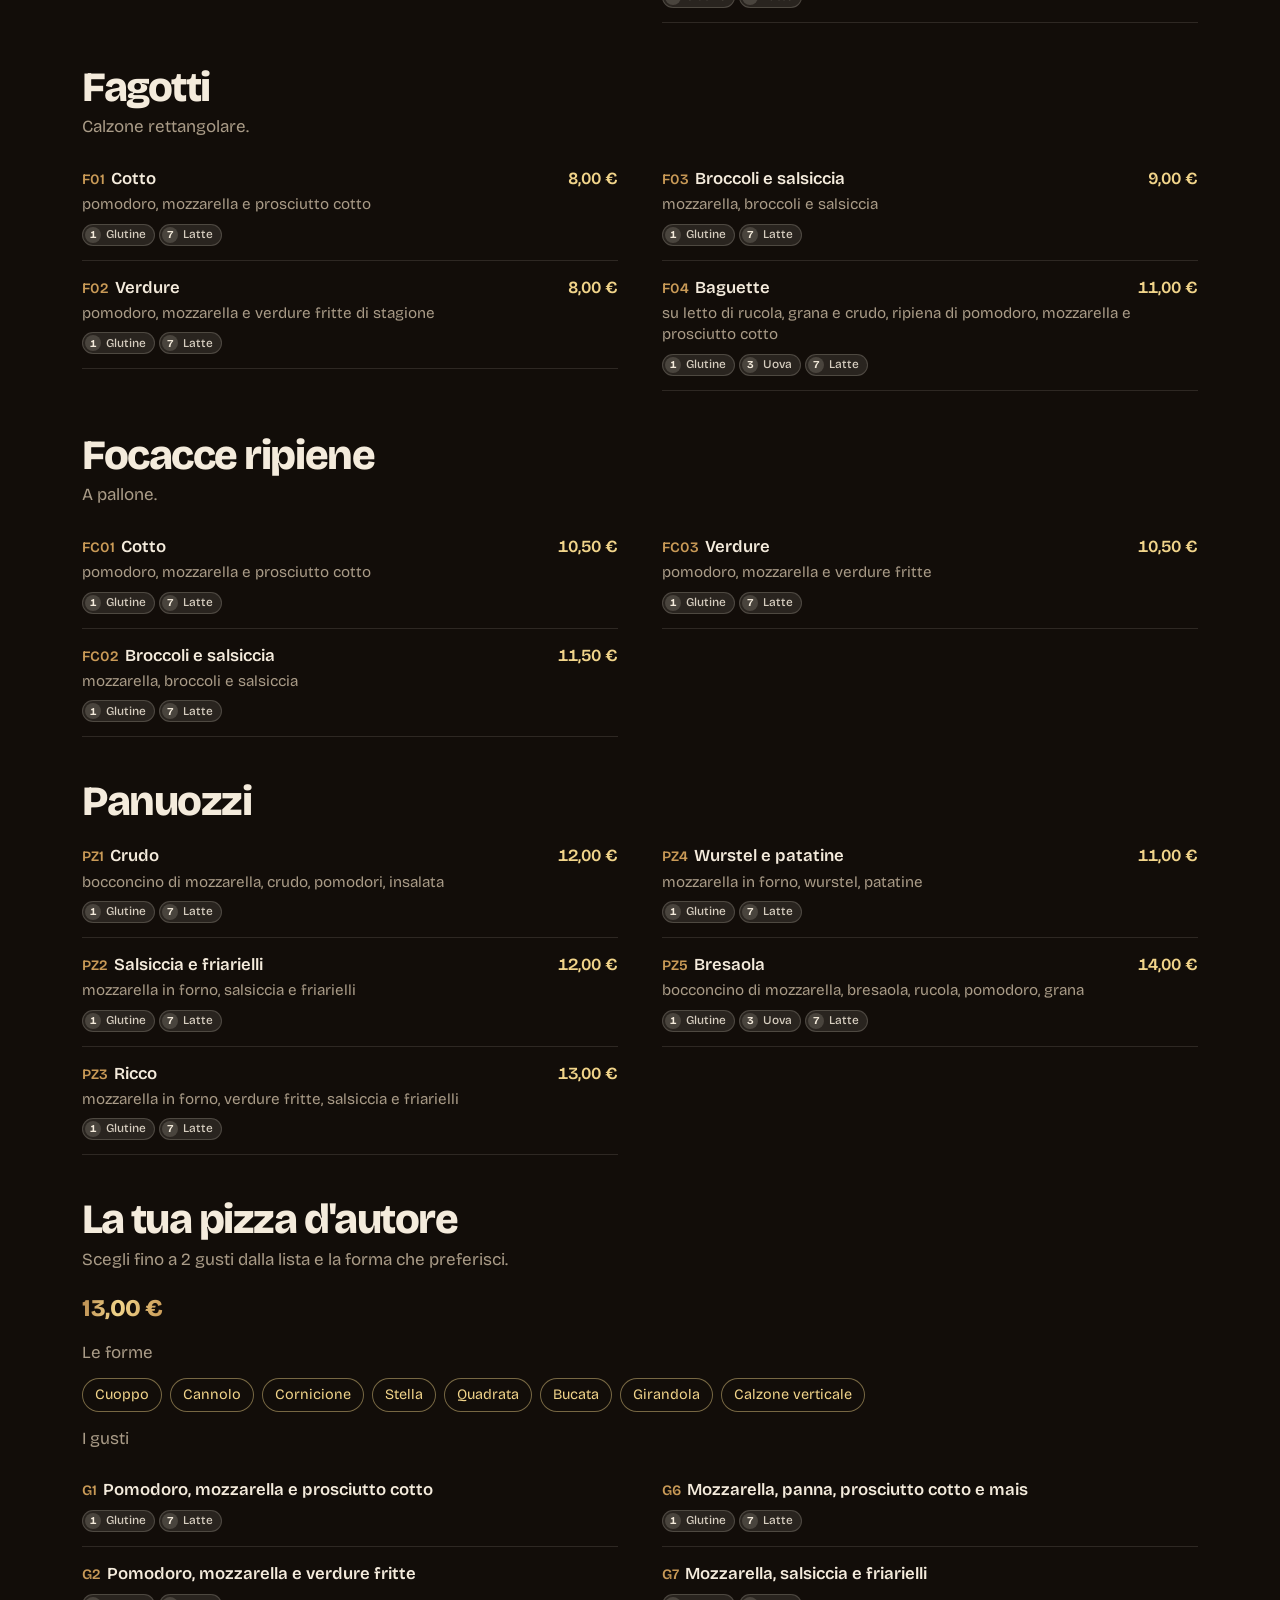
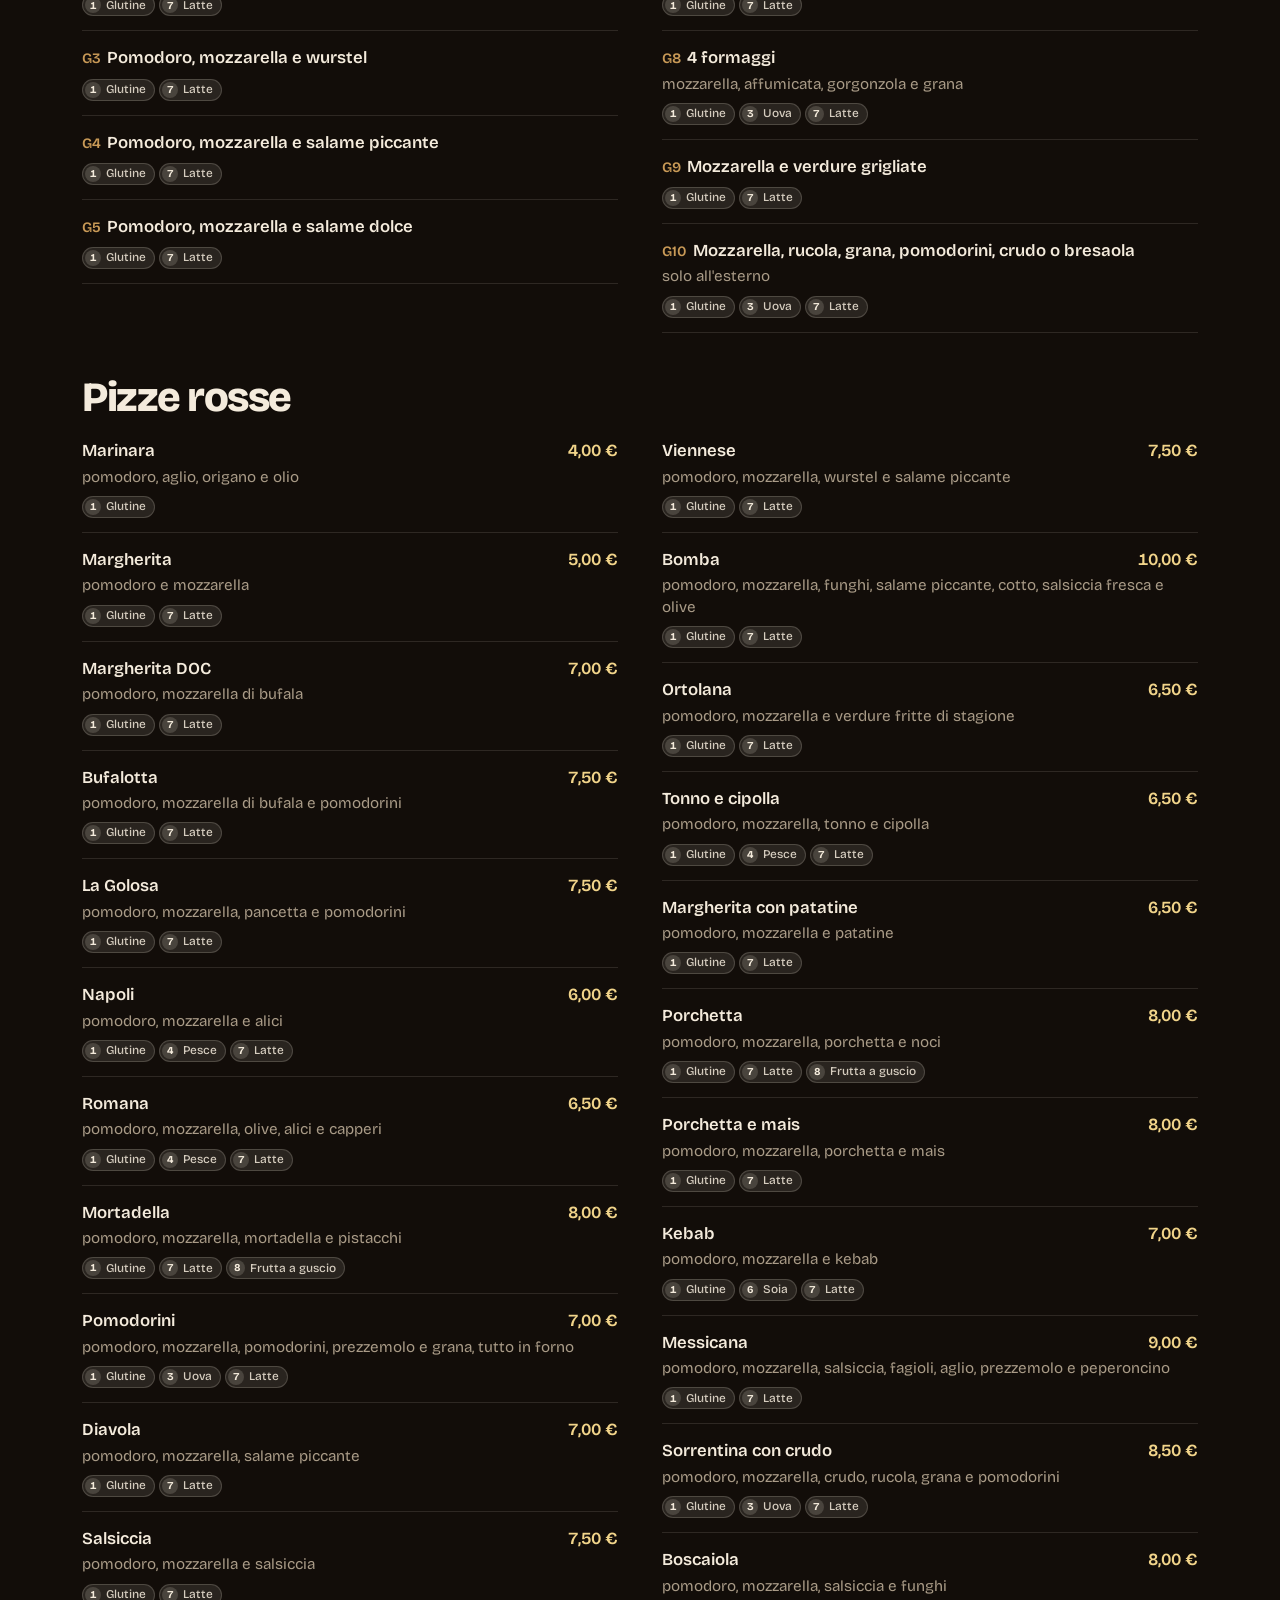
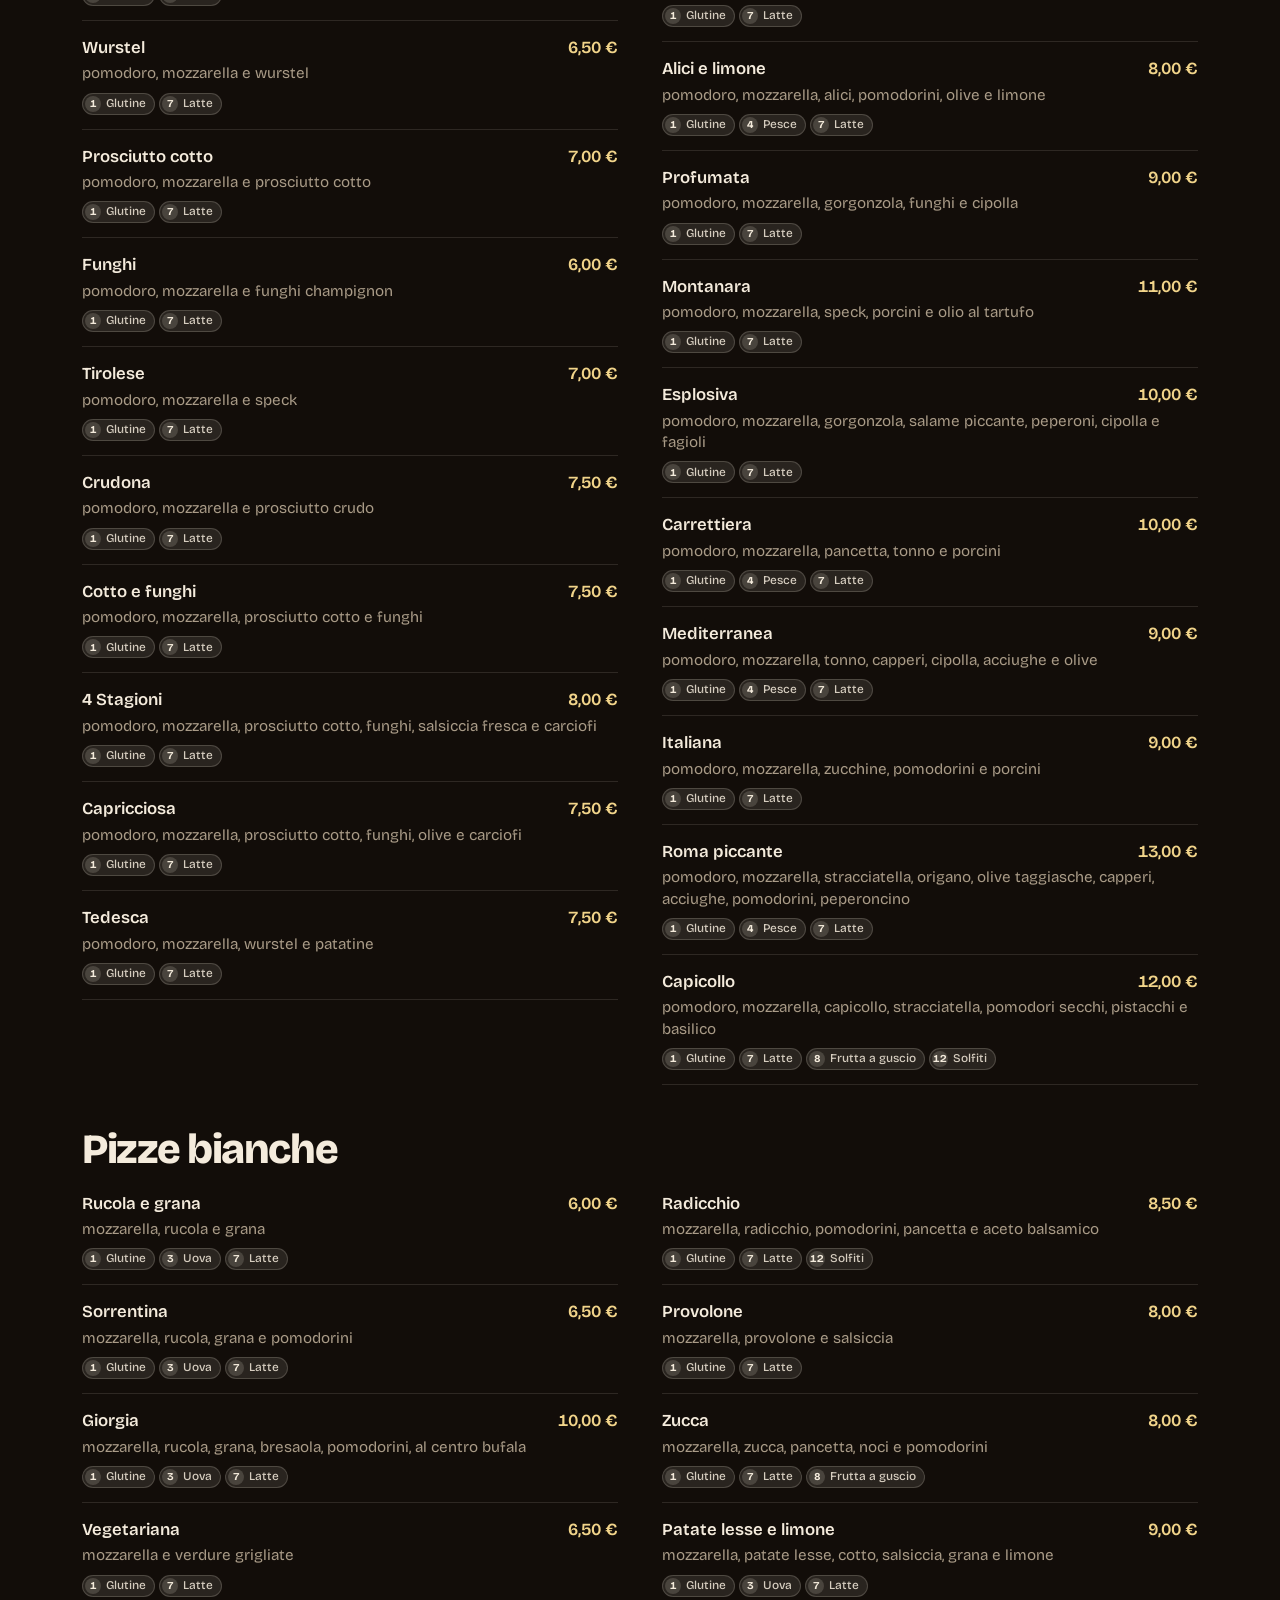
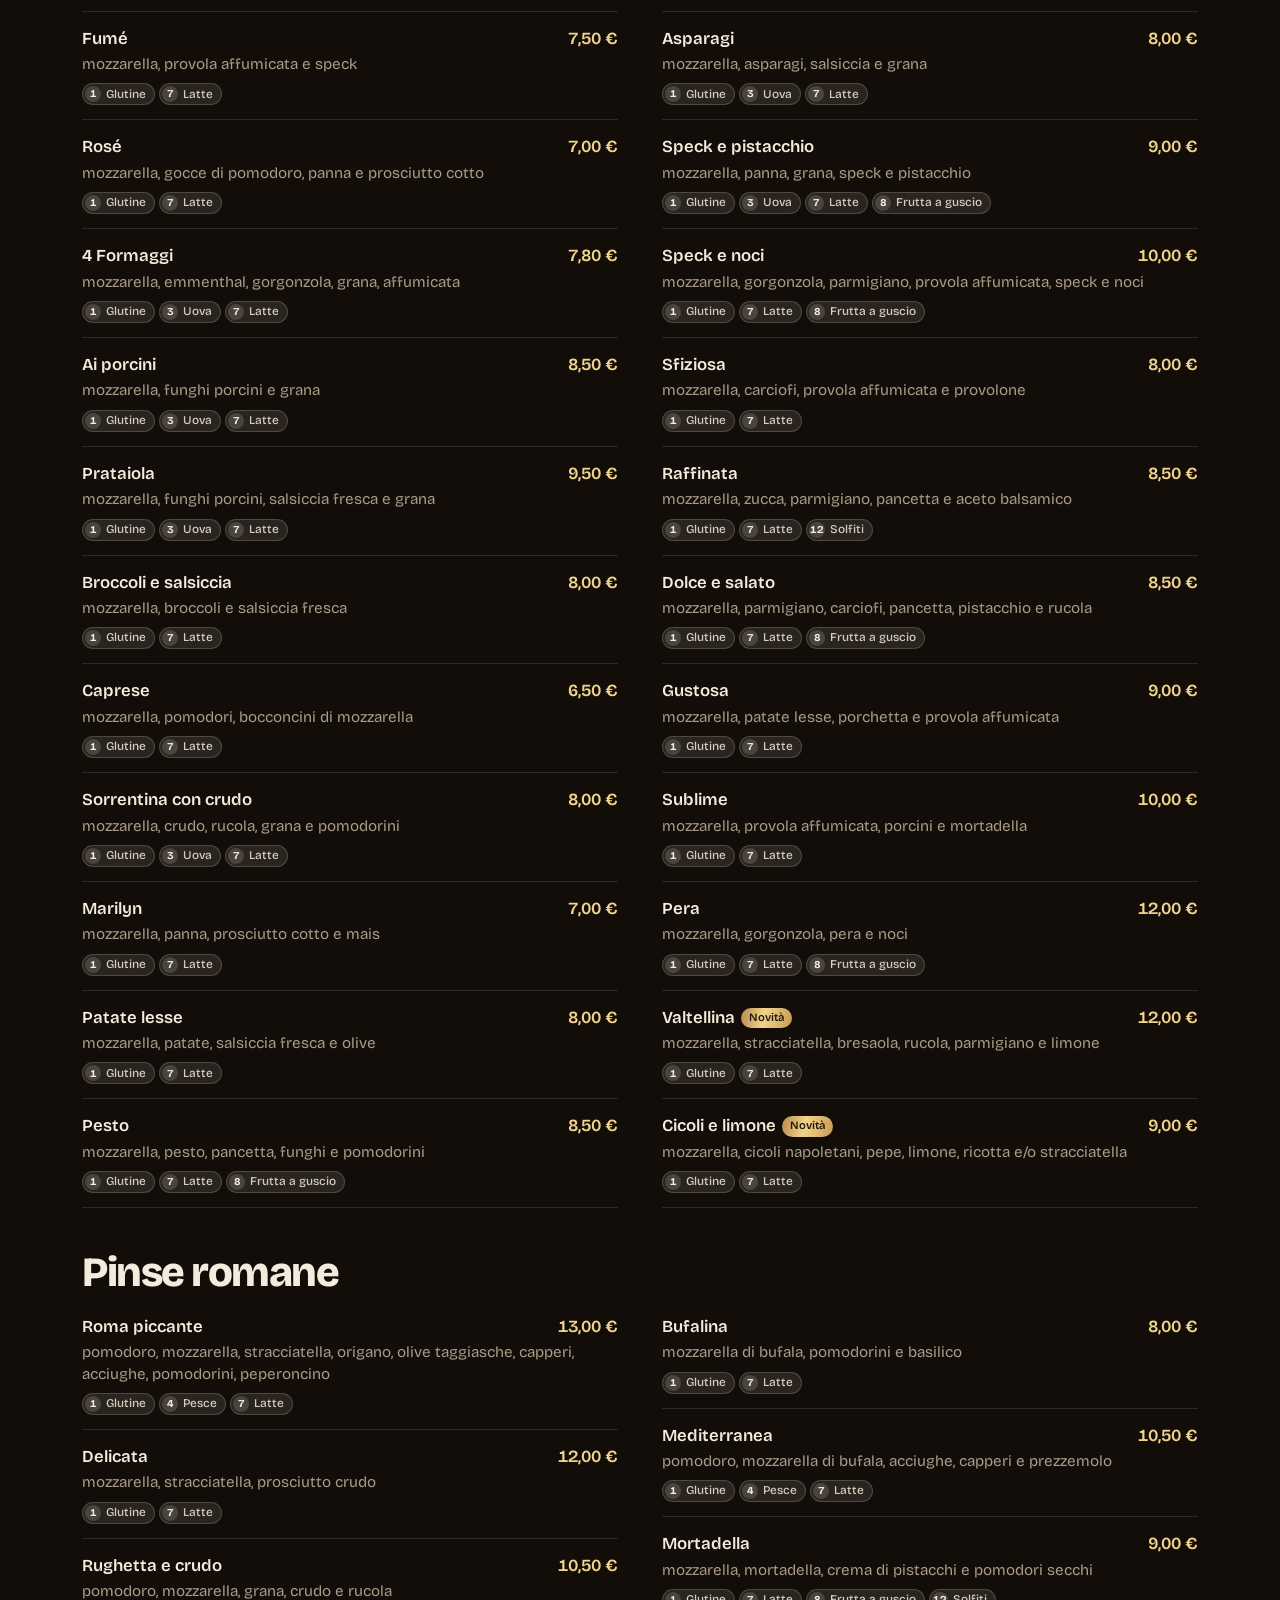
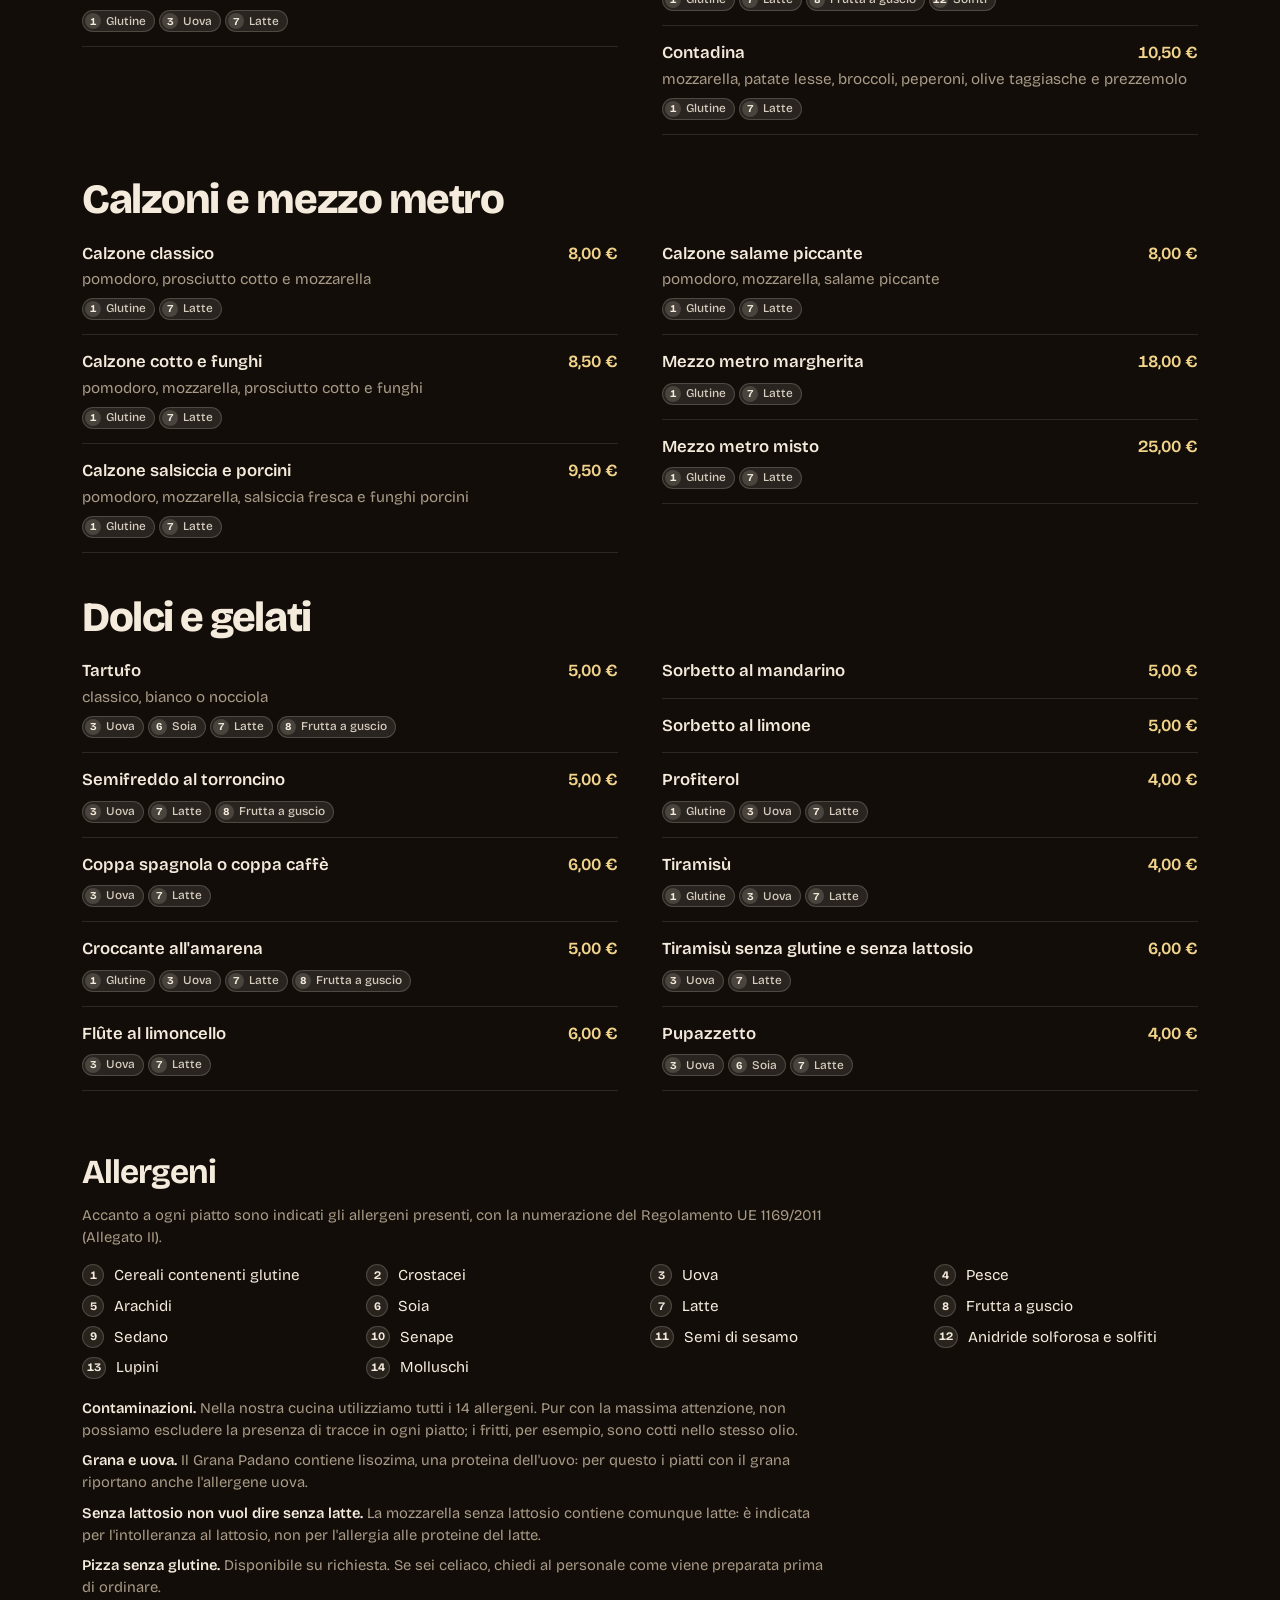
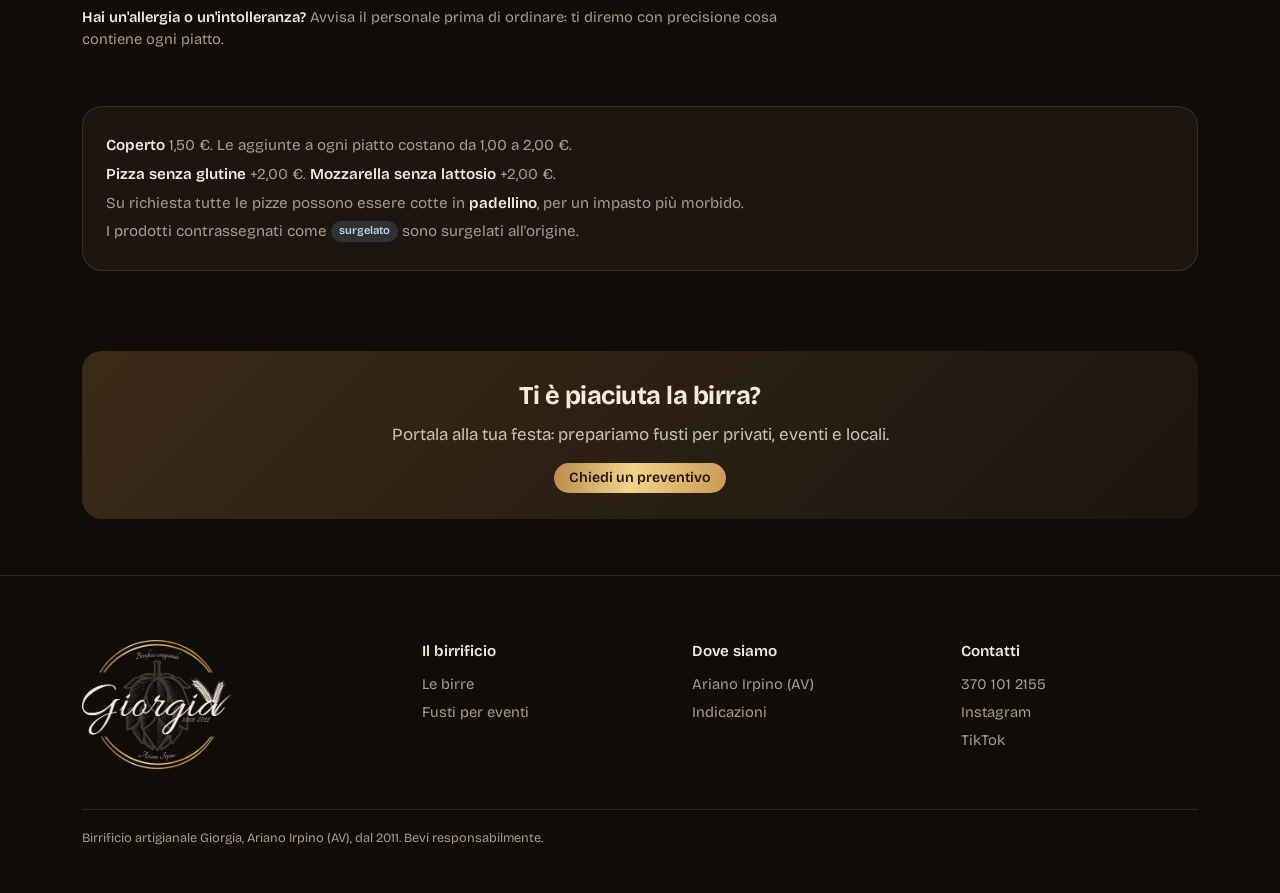
==== commit c2bb9cb2: "Update menu.html" ====
--- a/menu.html
+++ b/menu.html
@@ -31,7 +31,7 @@
 .tapc .pr span{color:var(--muted);font-size:.72rem}
 .tapc .pr b{font-weight:600;font-variant-numeric:tabular-nums}
 .tapc .ask{grid-column:1/-1;margin-top:10px;border-top:1px solid var(--line);padding-top:10px;color:var(--muted);font-size:.88rem}
-@media (min-width:1000px){.taps{display:grid;grid-template-columns:repeat(4,1fr);overflow:visible}.tapc{flex:auto}}
+@media (min-width:1000px){.taps{flex-wrap:wrap;justify-content:center;overflow:visible}.tapc{flex:0 0 calc((100% - 24px) / 3)}}
 
 /* barra ricerca + categorie */
 .bar{position:sticky;top:calc(env(safe-area-inset-top,0px) + 56px);z-index:30;background:rgba(18,13,9,.86);backdrop-filter:blur(16px);-webkit-backdrop-filter:blur(16px);border-bottom:1px solid var(--line);padding:10px 0 0}
